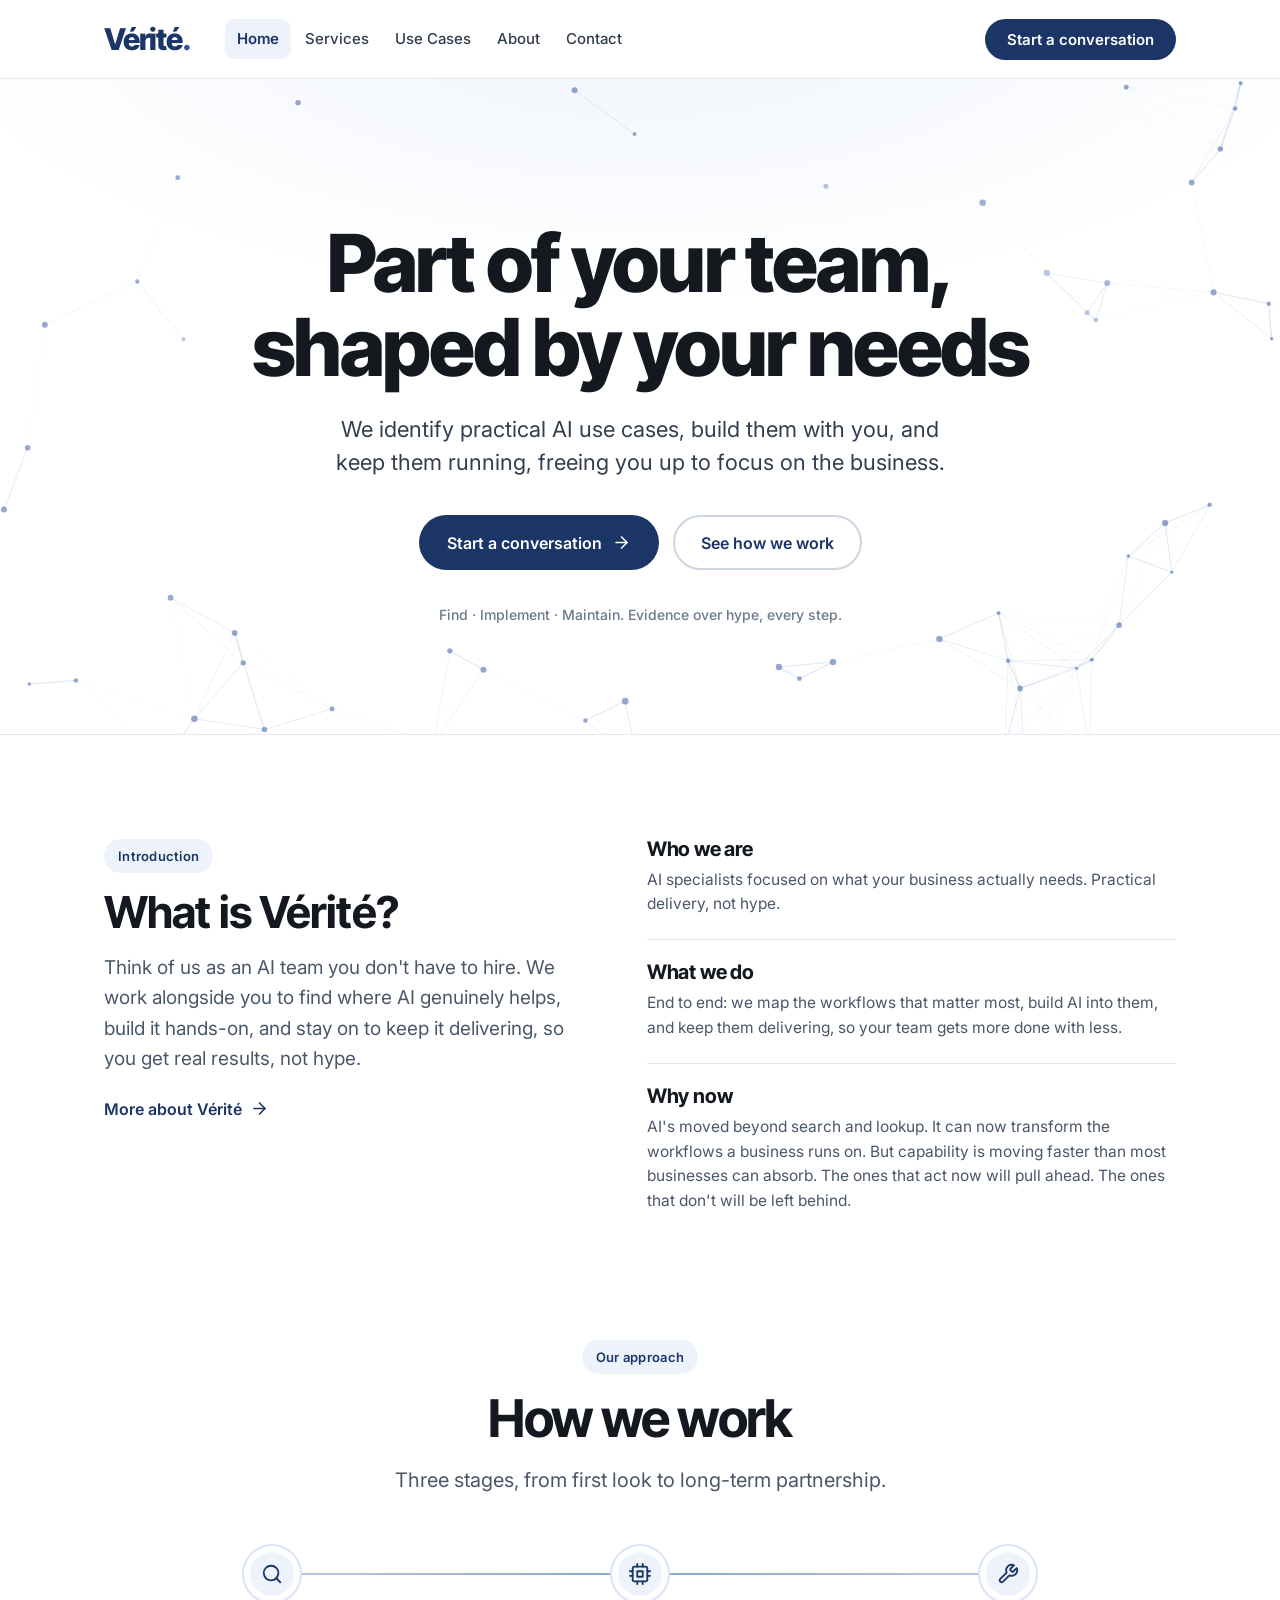
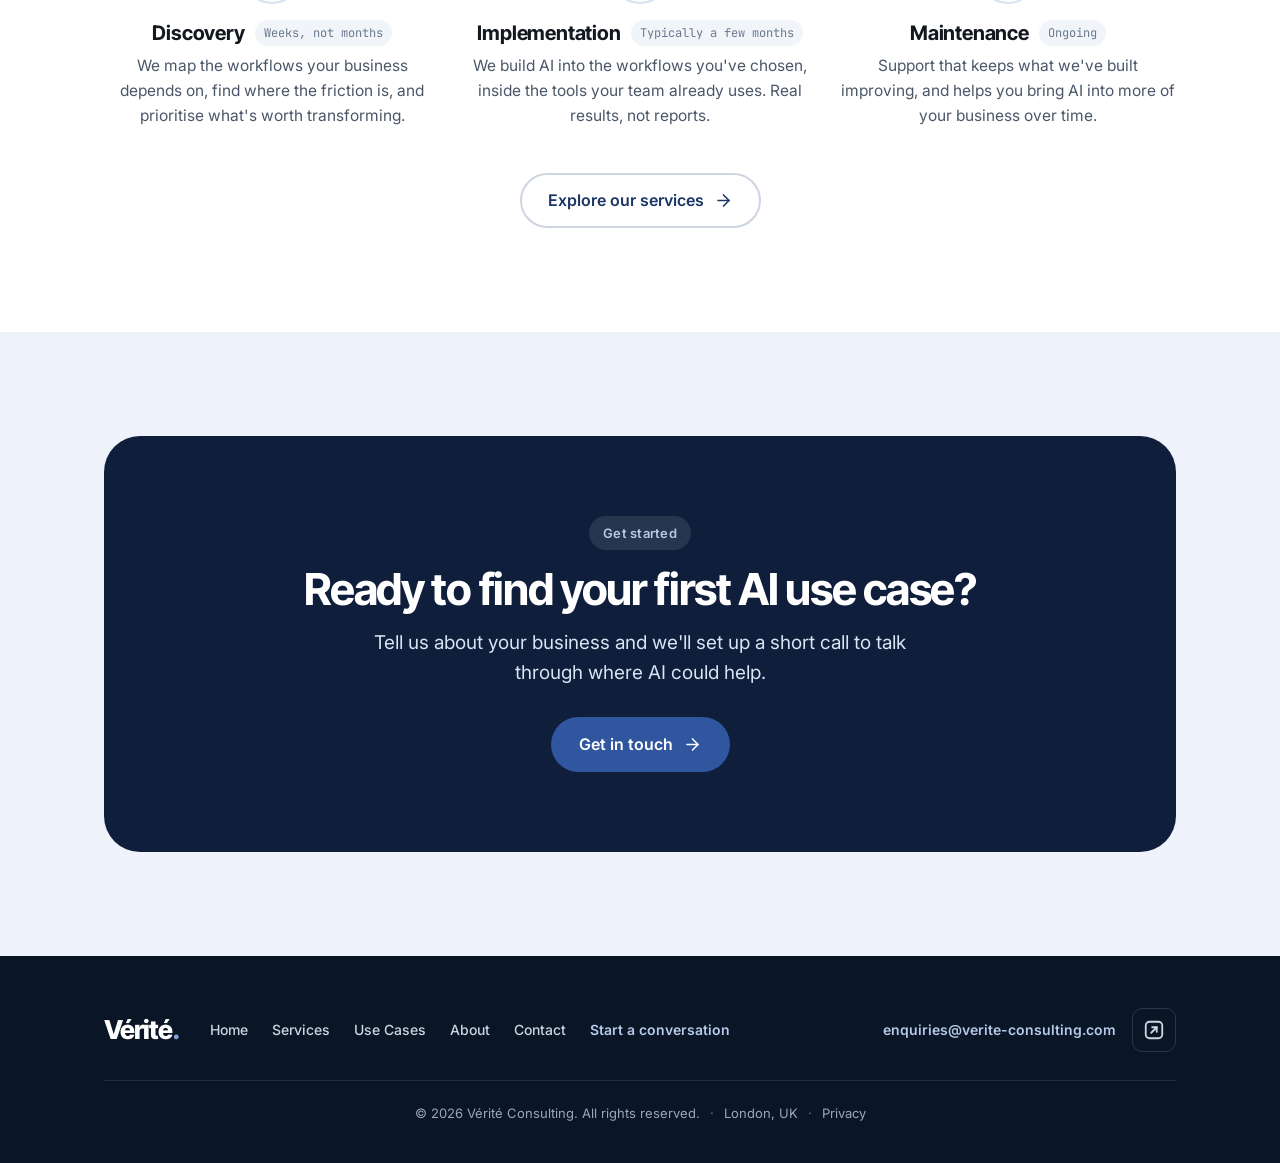
==== index.html @ 4ff78175 "Home: match the "How we work" one-liners to the Services page Bring the Discovery, Implementation an" ====
<!DOCTYPE html>
<html lang="en">
<head>
<meta charset="utf-8">
<meta name="viewport" content="width=device-width, initial-scale=1">
<title>Vérité | Part of your team, shaped by your needs</title>
<meta name="description" content="Vérité is a dedicated AI consultancy for small and mid-sized businesses. We identify practical AI use cases, build them with you, and keep them running." />
<link rel="canonical" href="https://verite-consulting.com/" />
<meta name="theme-color" content="#1A3566" />

<!-- Icons -->
<link rel="icon" href="/favicon.ico" sizes="any" />
<link rel="icon" href="/favicon.svg" type="image/svg+xml" />
<link rel="icon" type="image/png" sizes="96x96" href="/favicon-96x96.png" />
<link rel="apple-touch-icon" sizes="180x180" href="/apple-touch-icon.png" />
<link rel="manifest" href="/site.webmanifest" />

<!-- Open Graph (Facebook, LinkedIn, Slack, WhatsApp) -->
<meta property="og:type" content="website" />
<meta property="og:site_name" content="Vérité" />
<meta property="og:url" content="https://verite-consulting.com/" />
<meta property="og:title" content="Vérité | Part of your team, shaped by your needs" />
<meta property="og:description" content="Vérité is a dedicated AI consultancy for small and mid-sized businesses. We identify practical AI use cases, build them with you, and keep them running." />
<meta property="og:image" content="https://verite-consulting.com/og-image.png" />
<meta property="og:image:width" content="2400" />
<meta property="og:image:height" content="1260" />
<meta property="og:image:alt" content="Vérité, an AI consultancy. Part of your team, shaped by your needs." />
<meta property="og:locale" content="en_GB" />

<!-- Twitter / X -->
<meta name="twitter:card" content="summary_large_image" />
<meta name="twitter:title" content="Vérité | Part of your team, shaped by your needs" />
<meta name="twitter:description" content="Vérité is a dedicated AI consultancy for small and mid-sized businesses. We identify practical AI use cases, build them with you, and keep them running." />
<meta name="twitter:image" content="https://verite-consulting.com/og-image.png" />
<meta name="twitter:image:alt" content="Vérité, an AI consultancy. Part of your team, shaped by your needs." />

<script>document.documentElement.classList.add('js')</script>
<link rel="preconnect" href="https://fonts.googleapis.com">
<link rel="preconnect" href="https://fonts.gstatic.com" crossorigin>
<link rel="stylesheet" href="https://fonts.googleapis.com/css2?family=Inter:wght@400;500;600;700&family=Inter+Tight:wght@600;700;800&family=JetBrains+Mono:wght@500;600&display=swap">
<link rel="stylesheet" href="/assets/css/site.css?v=20261009a">
</head>
<body>
<header class="site"><div class="wrap bar">
  <a href="/" class="wordmark">Vérité<span class="dot">.</span></a>
  <nav class="top" aria-label="Primary">
    <a href="/" aria-current="page">Home</a><a href="/services/">Services</a><a href="/use-cases/">Use Cases</a><a href="/about/">About</a><a href="/contact/">Contact</a>
  </nav>
  <div class="cta"><a class="btn btn-primary btn-sm" href="/contact/">Start a conversation</a></div>
  <details class="menu">
    <summary aria-label="Open menu"><span class="menu__bars"></span></summary>
    <nav class="menu__nav" aria-label="Primary">
      <a href="/" aria-current="page">Home</a><a href="/services/">Services</a><a href="/use-cases/">Use Cases</a><a href="/about/">About</a><a href="/contact/">Contact</a>
      <a class="menu__cta" href="/contact/">Start a conversation</a>
    </nav>
  </details>
</div></header>

<main>
<!-- HERO -->
<section id="hero" class="hero">
  <canvas id="hero-net" class="hero-net" aria-hidden="true" style="position:absolute;top:0;left:0;width:100%;height:100%;z-index:0;pointer-events:none"></canvas>
  <div class="wrap" style="position:relative;z-index:1">
    <h1 class="reveal d1">Part of your team, shaped by your needs</h1>
    <p class="lede reveal d2">We identify practical AI use cases, build them with you, and keep them running, freeing you up to focus on the business.</p>
    <div class="cta-row reveal d3">
      <a class="btn btn-primary" href="/contact/">Start a conversation
        <svg width="19" height="19" viewBox="0 0 24 24" fill="none" stroke="currentColor" stroke-width="2" stroke-linecap="round" stroke-linejoin="round" aria-hidden="true"><line x1="5" y1="12" x2="19" y2="12"/><polyline points="12 5 19 12 12 19"/></svg></a>
      <a class="btn btn-ghost" href="/services/">See how we work</a>
    </div>
    <p class="trust reveal d3">Find · Implement · Maintain. Evidence over hype, every step.</p>
  </div>
</section>

<!-- INTRODUCTION (condensed; full version on /about/) -->
<section id="introduction" class="pad">
  <div class="wrap">
    <div class="split">
      <div class="split__intro reveal">
        <span class="eyebrow">Introduction</span>
        <h2>What is Vérité?</h2>
        <p>Think of us as an AI team you don't have to hire. We work alongside you to find where AI genuinely helps, build it hands-on, and stay on to keep it delivering, so you get real results, not hype.</p>
        <a class="more" href="/about/">More about Vérité <svg width="19" height="19" viewBox="0 0 24 24" fill="none" stroke="currentColor" stroke-width="2" stroke-linecap="round" stroke-linejoin="round" aria-hidden="true"><line x1="5" y1="12" x2="19" y2="12"/><polyline points="12 5 19 12 12 19"/></svg></a>
      </div>
      <div class="points reveal">
        <div class="point"><h3>Who we are</h3><p>AI specialists focused on what your business actually needs. Practical delivery, not hype.</p></div>
        <div class="point"><h3>What we do</h3><p>End to end: we map the workflows that matter most, build AI into them, and keep them delivering, so your team gets more done with less.</p></div>
        <div class="point"><h3>Why now</h3><p>AI's moved beyond search and lookup. It can now transform the workflows a business runs on. But capability is moving faster than most businesses can absorb. The ones that act now will pull ahead. The ones that don't will be left behind.</p></div>
      </div>
    </div>
  </div>
</section>

<!-- APPROACH (teaser; full version with outputs on /services/) -->
<section id="approach" class="pad" style="padding-top:0">
  <div class="wrap">
    <div class="head"><span class="eyebrow reveal">Our approach</span><h2 class="reveal">How we work</h2><p class="reveal">Three stages, from first look to long-term partnership.</p></div>
    <div class="timeline">
      <div class="phase reveal">
        <div class="phase__node"><svg width="22" height="22" viewBox="0 0 24 24" fill="none" stroke="currentColor" stroke-width="2" stroke-linecap="round" stroke-linejoin="round" aria-hidden="true"><circle cx="11" cy="11" r="8"/><line x1="21" y1="21" x2="16.65" y2="16.65"/></svg></div>
        <div class="phase__body">
          <div class="phase__meta"><h3>Discovery</h3><span class="chip">Weeks, not months</span></div>
          <p>We map the workflows your business depends on, find where the friction is, and prioritise what's worth transforming.</p>
        </div>
      </div>
      <div class="phase reveal">
        <div class="phase__node"><svg width="22" height="22" viewBox="0 0 24 24" fill="none" stroke="currentColor" stroke-width="2" stroke-linecap="round" stroke-linejoin="round" aria-hidden="true"><rect x="4" y="4" width="16" height="16" rx="2"/><rect x="9" y="9" width="6" height="6"/><line x1="9" y1="1" x2="9" y2="4"/><line x1="15" y1="1" x2="15" y2="4"/><line x1="9" y1="20" x2="9" y2="23"/><line x1="15" y1="20" x2="15" y2="23"/><line x1="20" y1="9" x2="23" y2="9"/><line x1="20" y1="14" x2="23" y2="14"/><line x1="1" y1="9" x2="4" y2="9"/><line x1="1" y1="14" x2="4" y2="14"/></svg></div>
        <div class="phase__body">
          <div class="phase__meta"><h3>Implementation</h3><span class="chip">Typically a few months</span></div>
          <p>We build AI into the workflows you've chosen, inside the tools your team already uses. Real results, not reports.</p>
        </div>
      </div>
      <div class="phase reveal">
        <div class="phase__node"><svg width="22" height="22" viewBox="0 0 24 24" fill="none" stroke="currentColor" stroke-width="2" stroke-linecap="round" stroke-linejoin="round" aria-hidden="true"><path d="M14.7 6.3a1 1 0 0 0 0 1.4l1.6 1.6a1 1 0 0 0 1.4 0l3.77-3.77a6 6 0 0 1-7.94 7.94l-6.91 6.91a2.12 2.12 0 0 1-3-3l6.91-6.91a6 6 0 0 1 7.94-7.94l-3.76 3.76z"/></svg></div>
        <div class="phase__body">
          <div class="phase__meta"><h3>Maintenance</h3><span class="chip">Ongoing</span></div>
          <p>Support that keeps what we've built improving, and helps you bring AI into more of your business over time.</p>
        </div>
      </div>
    </div>
    <div class="actions reveal"><a class="btn btn-ghost" href="/services/">Explore our services <svg width="19" height="19" viewBox="0 0 24 24" fill="none" stroke="currentColor" stroke-width="2" stroke-linecap="round" stroke-linejoin="round" aria-hidden="true"><line x1="5" y1="12" x2="19" y2="12"/><polyline points="12 5 19 12 12 19"/></svg></a></div>
  </div>
</section>

<!-- CTA -->
<section class="tint pad">
  <div class="wrap">
    <div class="cta-panel reveal">
      <span class="eyebrow">Get started</span>
      <h2 style="margin-top:16px">Ready to find your first AI use case?</h2>
      <p>Tell us about your business and we'll set up a short call to talk through where AI could help.</p>
      <a class="btn btn-accent" href="/contact/">Get in touch
        <svg width="19" height="19" viewBox="0 0 24 24" fill="none" stroke="currentColor" stroke-width="2" stroke-linecap="round" stroke-linejoin="round" aria-hidden="true"><line x1="5" y1="12" x2="19" y2="12"/><polyline points="12 5 19 12 12 19"/></svg></a>
    </div>
  </div>
</section>

</main>

<!-- FOOTER -->
<footer class="site">
  <div class="wrap footer-inner">
    <div class="footer-top">
      <div class="footer-left">
        <a href="/" class="wordmark">Vérité<span class="dot">.</span></a>
        <nav class="footer-nav" aria-label="Footer">
          <a href="/">Home</a>
          <a href="/services/">Services</a>
          <a href="/use-cases/">Use Cases</a>
          <a href="/about/">About</a>
          <a href="/contact/">Contact</a>
          <a class="footer-cta" href="/contact/">Start a conversation</a>
        </nav>
      </div>
      <div class="footer-right">
        <a class="footer-email" href="mailto:enquiries@verite-consulting.com">enquiries@verite-consulting.com</a>
        <a class="footer-social" href="https://www.linkedin.com/company/v%C3%A9rit%C3%A9-consulting/" target="_blank" rel="noopener noreferrer" aria-label="Vérité on LinkedIn">
          <!-- Neutral external-link icon (not the LinkedIn brand mark). Paste LinkedIn's official brand SVG here to use the exact logo. -->
          <svg width="22" height="22" viewBox="0 0 24 24" fill="none" stroke="currentColor" stroke-width="2" stroke-linecap="round" stroke-linejoin="round" aria-hidden="true"><rect x="3" y="3" width="18" height="18" rx="4"/><line x1="9" y1="15" x2="15" y2="9"/><polyline points="10 9 15 9 15 14"/></svg>
        </a>
      </div>
    </div>
    <div class="footer-bottom">
      <span>© <span id="footer-year">2026</span> Vérité Consulting. All rights reserved.</span>
      <span class="sep" aria-hidden="true">·</span>
      <span>London, UK</span>
      <span class="sep" aria-hidden="true">·</span>
      <a href="/privacy/">Privacy</a>
    </div>
  </div>
</footer>
<script src="/assets/js/site.js?v=20261008b"></script>
<script src="/assets/js/hero-net.js?v=20261008h"></script>
</body>
</html>
---- assets/css/site.css ----
/* Vérité site styles. Shared by every page; edit here, not in the pages. */
  :root{
    --blue-50:#EEF3FB;--blue-100:#D9E4F4;--blue-200:#B6C9E8;--blue-300:#84A2D4;--blue-400:#5077BC;
    --blue-500:#2F569E;--blue-600:#21427F;--blue-700:#1A3566;--blue-800:#142A51;--blue-900:#0F1F3B;--blue-950:#0A1526;
    --slate-0:#FFFFFF;--slate-50:#F8FAFC;--slate-100:#F1F4F8;--slate-200:#E4E9F0;--slate-300:#CDD5E0;
    --slate-400:#9AA7B8;--slate-500:#6B7A8F;--slate-600:#4A5768;--slate-700:#333E4D;--slate-900:#141920;
    --brand:var(--blue-700);--brand-strong:var(--blue-800);--accent:var(--blue-500);--accent-hover:var(--blue-600);
    --text-strong:var(--slate-900);--text-body:var(--slate-700);--text-muted:var(--slate-600);
    --font-sans:'Inter',system-ui,-apple-system,'Segoe UI',sans-serif;
    --font-display:'Inter Tight','Inter',system-ui,sans-serif;
    --font-mono:'JetBrains Mono',ui-monospace,'SF Mono',Menlo,monospace;
    --r-card:24px;--r-pill:999px;--r-chip:12px;
    --shadow-sm:0 1px 3px rgba(15,31,59,.08),0 1px 2px rgba(15,31,59,.04);
    --shadow-lift:0 18px 40px rgba(15,31,59,.10),0 6px 14px rgba(15,31,59,.06);
    --maxw:1120px;--ease:cubic-bezier(.2,0,.1,1);--ease-emph:cubic-bezier(.16,1,.3,1);
  }
  *{box-sizing:border-box}
  html{scroll-behavior:smooth}
  body{margin:0;background:var(--slate-0);color:var(--text-body);font-family:var(--font-sans);line-height:1.55;-webkit-font-smoothing:antialiased}
  h1,h2,h3{margin:0;font-family:var(--font-display);color:var(--text-strong);letter-spacing:-0.03em;line-height:1.05}
  p{margin:0}
  a{color:var(--accent)}
  .wrap{max-width:var(--maxw);margin:0 auto;padding:0 24px}
  .eyebrow{display:inline-flex;align-items:center;gap:8px;font-size:13px;font-weight:600;letter-spacing:.02em;color:var(--brand);background:var(--blue-50);border-radius:var(--r-pill);padding:7px 14px}
  .constellation{position:absolute;pointer-events:none;z-index:0}
  .constellation svg{width:100%;height:100%;display:block}

  /* Pill buttons */
  .btn{display:inline-flex;align-items:center;gap:10px;font-family:var(--font-sans);font-weight:600;font-size:16px;line-height:1;border-radius:var(--r-pill);padding:16px 26px;border:2px solid transparent;cursor:pointer;text-decoration:none;transition:transform .12s var(--ease),background .12s var(--ease),box-shadow .12s var(--ease),border-color .12s var(--ease)}
  .btn svg{flex:none}
  .btn-primary{background:var(--brand);color:#fff}
  .btn-primary:hover{background:var(--brand-strong);transform:translateY(-2px);box-shadow:var(--shadow-lift)}
  .btn-ghost{background:#fff;color:var(--brand);border-color:var(--slate-300)}
  .btn-ghost:hover{background:var(--slate-50);transform:translateY(-2px)}
  .btn-accent{background:var(--accent);color:#fff}
  .btn-accent:hover{background:var(--accent-hover);transform:translateY(-2px);box-shadow:var(--shadow-lift)}
  .btn:focus-visible{outline:none;box-shadow:0 0 0 3px rgba(47,86,158,.4)}
  .btn-sm{padding:11px 20px;font-size:15px}

  header.site{position:sticky;top:0;z-index:50;background:rgba(255,255,255,.86);backdrop-filter:blur(12px);-webkit-backdrop-filter:blur(12px);border-bottom:1px solid var(--slate-200)}
  .bar{display:flex;align-items:center;gap:20px;height:78px}
  .wordmark{font-family:var(--font-display);font-weight:800;font-size:30px;letter-spacing:-0.04em;color:var(--brand);text-decoration:none}
  .wordmark .dot{color:var(--accent)}
  nav.top{display:flex;gap:2px;margin-left:14px}
  nav.top a{font-size:15px;font-weight:500;color:var(--text-body);padding:8px 12px;border-radius:10px;text-decoration:none}
  nav.top a:hover{background:var(--slate-100);color:var(--text-strong)}
  .bar .cta{margin-left:auto}

  section{position:relative;overflow:hidden}
  .tint{background:var(--blue-50)}
  .sunken{background:var(--slate-50)}
  .pad{padding:104px 0}
  .head{max-width:720px;margin:0 auto 56px;text-align:center}
  .head h2{font-size:52px;margin-top:18px}
  .head p{font-size:20px;color:var(--text-muted);margin-top:18px;line-height:1.55}

  /* Hero */
  .hero{padding:120px 0 108px;text-align:center;background:radial-gradient(1200px 500px at 50% -12%, var(--blue-50), #fff 60%);border-bottom:1px solid var(--slate-200)}
  .hero h1{font-size:80px;font-weight:800;max-width:15ch;margin:22px auto 0}
  .hero .lede{font-size:22px;color:var(--text-body);max-width:640px;margin:24px auto 0;line-height:1.5}
  .hero .cta-row{display:flex;gap:14px;justify-content:center;margin-top:36px;flex-wrap:wrap}
  .hero .trust{margin-top:34px;font-size:14px;color:var(--slate-500);font-weight:500}

  .grid{display:grid;gap:24px}
  .g3{grid-template-columns:repeat(3,1fr)}
  .g2{grid-template-columns:repeat(2,1fr)}
  .grid>*{min-width:0}

  .card{display:flex;flex-direction:column;background:#fff;border:1px solid var(--slate-200);border-radius:var(--r-card);padding:34px;box-shadow:var(--shadow-sm);transition:transform .2s var(--ease),box-shadow .2s var(--ease)}
  .card.hoverable:hover{transform:translateY(-4px);box-shadow:var(--shadow-lift)}
  .tile{width:56px;height:56px;border-radius:16px;background:var(--blue-50);color:var(--brand);display:flex;align-items:center;justify-content:center;margin-bottom:22px}
  .num{width:44px;height:44px;border-radius:14px;background:var(--blue-50);color:var(--brand);font-family:var(--font-mono);font-weight:600;font-size:17px;display:flex;align-items:center;justify-content:center;margin-bottom:22px}
  .card h3{font-size:22px;letter-spacing:-0.02em}
  .card p{margin-top:10px;font-size:15.5px;color:var(--text-muted);line-height:1.6}
  .chip{font-family:var(--font-mono);font-size:12px;color:var(--slate-500);background:var(--slate-100);padding:4px 9px;border-radius:var(--r-pill);white-space:nowrap}
  .out{margin-top:auto;padding-top:16px;border-top:1px dashed var(--slate-300);font-size:14.5px;color:var(--text-muted)}
  .out b{color:var(--text-strong)}
  .badge{align-self:flex-start;display:inline-flex;align-items:center;font-size:12.5px;font-weight:600;color:var(--blue-700);background:var(--blue-50);border-radius:var(--r-pill);padding:5px 12px}
  .stat{margin-top:auto;padding-top:16px;font-family:var(--font-mono);font-size:13px;color:var(--brand);font-weight:600}

  /* Dark rounded color-block (Opportunity) */
  .darkblock{background:var(--blue-900);color:#fff;border-radius:36px;padding:80px 56px;position:relative;overflow:hidden}
  .darkblock .head h2{color:#fff}
  .darkblock .eyebrow{background:rgba(255,255,255,.08);color:var(--blue-200)}
  .ocard{background:rgba(255,255,255,.05);border:1px solid rgba(255,255,255,.14);border-radius:20px;padding:30px}
  .ocard .tile{background:rgba(255,255,255,.10);color:var(--blue-200)}
  .ocard h3{color:#fff;font-size:20px}
  .ocard p{margin-top:10px;color:var(--slate-300);font-size:15px;line-height:1.6}
  .pull{margin-top:44px;padding-top:28px;border-top:1px solid rgba(255,255,255,.14);text-align:center}
  .pull p{font-family:var(--font-display);font-weight:700;font-size:26px;letter-spacing:-0.02em;max-width:720px;margin:0 auto;line-height:1.35;color:rgba(255,255,255,.94)}

  /* Team */
  .person{text-align:center;align-items:center}
  .person img{width:136px;height:136px;border-radius:var(--r-pill);object-fit:cover;align-self:center;border:3px solid #fff;box-shadow:var(--shadow-lift);margin-bottom:20px}
  .person h3{font-size:24px}
  .role{margin:8px 0 14px;font-size:13px;font-weight:600;text-transform:uppercase;letter-spacing:.06em;color:var(--accent)}

  /* Experience logo strip (founders' background): static row under the hero CTAs */
  .hero-logos{margin-top:52px}
  .logo-cap{font-size:13px;font-weight:600;text-transform:uppercase;letter-spacing:.08em;color:var(--slate-600);margin-bottom:22px}
  .logo-row{display:flex;flex-wrap:wrap;justify-content:center;align-items:center;gap:30px 46px;max-width:1040px;margin:0 auto}
  .logo{height:28px;width:auto;max-width:130px;object-fit:contain;filter:grayscale(1);opacity:.7;transition:opacity .2s var(--ease)}
  .logo:hover{opacity:1}

  /* Introduction: two-column split */
  .split{display:grid;grid-template-columns:.95fr 1.05fr;gap:64px;align-items:start}
  .split__intro h2{font-family:var(--font-display);font-size:44px;letter-spacing:-.02em;line-height:1.05;color:var(--text-strong);margin:16px 0 0}
  .split__intro p{margin-top:18px;font-size:19px;color:var(--text-muted);line-height:1.6}
  .points{display:flex;flex-direction:column}
  .point{padding:22px 0;border-top:1px solid var(--slate-200)}
  .point:first-child{border-top:0;padding-top:0}
  .point h3{font-family:var(--font-display);font-size:20px;letter-spacing:-.01em;color:var(--text-strong)}
  .point p{margin-top:8px;font-size:15.5px;color:var(--text-muted);line-height:1.6}

  /* Approach: horizontal timeline (collapses to vertical on mobile) */
  .timeline{position:relative;display:grid;grid-template-columns:repeat(3,1fr);gap:32px;margin-top:40px}
  .timeline::before{content:"";position:absolute;top:21px;left:16.66%;right:16.66%;height:2px;background:linear-gradient(90deg,var(--blue-200),var(--blue-300),var(--blue-200));z-index:0}
  .phase{position:relative;z-index:1;display:flex;flex-direction:column;align-items:center;text-align:center}
  .phase__node{width:44px;height:44px;border-radius:var(--r-pill);background:var(--blue-50);color:var(--brand);display:flex;align-items:center;justify-content:center;box-shadow:0 0 0 6px #fff,0 0 0 8px var(--blue-100);margin-bottom:24px;flex:none}
  .phase__meta{display:flex;align-items:center;justify-content:center;gap:10px;margin-bottom:8px}
  .phase__meta h3{font-family:var(--font-display);font-size:20px;letter-spacing:-.01em;color:var(--text-strong)}
  .phase__body{display:flex;flex-direction:column;flex:1;width:100%}
  .phase__body p{font-size:15.5px;color:var(--text-muted);line-height:1.6;max-width:34ch;margin:0 auto;padding-bottom:16px}
  .phase__body p:last-child{padding-bottom:0}
  .phase .out{margin-top:auto;padding-top:14px;border-top:1px dashed var(--slate-300);font-size:14.5px;color:var(--text-muted)}
  .phase .out b{color:var(--text-strong)}

  /* Experience: featured case + supporting cases; outcome is the lead line */
  .cases{display:flex;flex-direction:column;gap:24px;margin-top:40px}
  .cases__row{display:grid;grid-template-columns:1fr 1fr;gap:24px}
  .case{display:flex;flex-direction:column}
  .case .badge{margin-top:16px}
  .case h3{font-family:var(--font-display);font-size:22px;letter-spacing:-.01em;color:var(--text-strong);margin-top:12px}
  .case__desc{margin-top:12px;font-size:15.5px;color:var(--text-muted);line-height:1.6}
  .outcome{font-family:var(--font-sans);font-weight:700;font-size:19px;line-height:1.3;letter-spacing:-.01em;color:var(--accent);margin:0}
  .case--feature{display:grid;grid-template-columns:1.15fr 1fr;gap:40px;align-items:center;padding:44px}
  .case--feature .outcome{font-size:27px}
  .case--feature h3{font-size:26px}
  .case--feature .case__desc{margin-top:0}

  /* CTA */
  .cta-panel{position:relative;overflow:hidden;background:var(--blue-900);border-radius:36px;padding:80px 40px;text-align:center}
  .cta-panel h2{color:#fff;font-size:44px}
  .cta-panel .eyebrow{background:rgba(255,255,255,.10);color:var(--blue-200)}
  .cta-panel p{color:var(--blue-100);font-size:19px;max-width:560px;margin:16px auto 30px;line-height:1.55;overflow-wrap:anywhere}
  .cta-panel p a{color:#fff;font-weight:600}

  footer.site{background:var(--blue-950);padding:52px 0 40px;position:relative;overflow:hidden}
  .footer-inner{display:flex;flex-direction:column;gap:28px}
  .footer-top{display:flex;align-items:center;justify-content:space-between;gap:24px 32px;flex-wrap:nowrap}
  .footer-left{display:flex;align-items:center;gap:16px 20px;flex-wrap:wrap;flex:1 1 auto;min-width:0}
  footer .wordmark{color:#fff;font-size:26px}
  footer .wordmark .dot{color:var(--blue-300)}
  .footer-nav{display:flex;align-items:center;gap:4px;flex-wrap:wrap}
  .footer-nav a{color:var(--slate-300);font-size:14px;font-weight:500;text-decoration:none;line-height:1;display:inline-flex;align-items:center;min-height:44px;padding:0 10px;border-radius:8px}
  .footer-nav a:hover{color:#fff}
  .footer-nav a.footer-cta{color:var(--blue-200);font-weight:600}
  .footer-nav a.footer-cta:hover{color:#fff}
  .footer-right{display:flex;align-items:center;gap:16px;flex:0 0 auto}
  .footer-email{color:var(--blue-200);font-size:14px;font-weight:600;text-decoration:none;display:inline-flex;align-items:center;min-height:44px}
  .footer-email:hover{color:#fff;text-decoration:underline}
  .footer-social{display:inline-flex;align-items:center;justify-content:center;width:44px;height:44px;border-radius:10px;color:var(--slate-300);border:1px solid rgba(255,255,255,.14)}
  .footer-social:hover{color:#fff;background:rgba(255,255,255,.08);border-color:rgba(255,255,255,.30)}
  .footer-bottom{display:flex;align-items:center;justify-content:center;gap:10px;flex-wrap:wrap;padding-top:22px;border-top:1px solid rgba(255,255,255,.10);color:var(--slate-400);font-size:13px}
  .footer-bottom a{color:var(--slate-400);text-decoration:none}
  .footer-bottom a:hover{color:#fff;text-decoration:underline}
  .footer-bottom .sep{color:var(--slate-500)}
  footer.site a:focus-visible{outline:none;box-shadow:0 0 0 3px rgba(132,162,212,.65);border-radius:8px}
  @media(max-width:640px){
    .footer-top{flex-direction:column;align-items:center;text-align:center;gap:20px}
    .footer-left{flex-direction:column;align-items:center;gap:14px}
    .footer-nav{justify-content:center}
    .footer-right{flex-direction:column;gap:12px}
    .footer-bottom{flex-direction:column;gap:8px}
    .footer-bottom .sep{display:none}
  }

  /* Motion: reveal on scroll */
  .js .reveal{opacity:0;transform:translateY(16px);transition:opacity .5s var(--ease-emph),transform .5s var(--ease-emph)}
  .js .reveal.in{opacity:1;transform:none}
  /* stagger removed: a row's cards appear together, so none lags behind */
  /* Gentle drift for hero constellations */
  @keyframes floaty{0%,100%{transform:translateY(0) rotate(var(--rot,0deg))}50%{transform:translateY(-12px) rotate(var(--rot,0deg))}}
  .float{animation:floaty 9s ease-in-out infinite}

  @media(max-width:900px){.g3,.g2{grid-template-columns:1fr}.head h2{font-size:38px}.hero h1{font-size:52px}.darkblock{padding:56px 26px;border-radius:28px}.cta-panel{padding:56px 24px}.cta-panel h2{font-size:32px}nav.top{display:none}}
  @media(max-width:768px){
    .split{grid-template-columns:1fr;gap:32px}
    .split__intro h2{font-size:34px}
    .case--feature{grid-template-columns:1fr;gap:20px;padding:32px}
    .case--feature .outcome{font-size:24px}
    .case--feature h3{font-size:24px}
    .cases__row{grid-template-columns:1fr}
  }
  @media(max-width:640px){
    .timeline{grid-template-columns:1fr;gap:0;margin-top:28px}
    .timeline::before{top:8px;bottom:8px;left:21px;right:auto;width:2px;height:auto;background:var(--blue-200)}
    .phase{flex-direction:row;align-items:flex-start;text-align:left;gap:20px;padding-bottom:34px}
    .phase:last-child{padding-bottom:0}
    .phase__node{margin-bottom:0;box-shadow:0 0 0 4px #fff}
    .phase__meta{justify-content:flex-start}
    .phase__body{flex:1}
    .phase__body p{max-width:none;margin:0}
    .phase .out{text-align:left}
  }
  @media(max-width:600px){.hero h1{font-size:40px}.head h2{font-size:30px}.split__intro h2{font-size:30px}.pad{padding:72px 0}.logo{height:24px}.logo-row{gap:24px 34px}}
  @media(prefers-reduced-motion:reduce){
    *{scroll-behavior:auto}
    .js .reveal{opacity:1!important;transform:none!important;transition:none!important}
    .float{animation:none!important}
    .btn,.card{transition:none!important}
  }

  /* Privacy policy content */
  .policy{max-width:760px;margin:0 auto}
  .policy h1{margin:16px 0 0;font-family:var(--font-display);font-size:44px;letter-spacing:-.02em;line-height:1.1;color:var(--text-strong)}
  .policy .updated{margin-top:16px;font-size:14px;font-weight:600;color:var(--text-muted);font-family:var(--font-mono)}
  .policy .lead{margin-top:22px;font-size:19px;color:var(--text-body);line-height:1.65}
  .policy .sec{padding:34px 0;border-top:1px solid var(--slate-200)}
  .policy .sec h2{font-family:var(--font-display);font-size:24px;letter-spacing:-.02em;line-height:1.2;color:var(--text-strong)}
  .policy .sec p{margin-top:14px;font-size:16px;color:var(--text-body);line-height:1.65}
  .policy .sec ul{margin:16px 0 0;padding-left:22px}
  .policy .sec li{margin-top:10px;font-size:16px;color:var(--text-body);line-height:1.6}
  .policy .sec li::marker{color:var(--slate-400)}
  .policy .sec a{color:var(--accent);font-weight:500}
  .policy .sec strong{color:var(--text-strong);font-weight:600}
  .policy .contact{font-size:16px;line-height:1.9}
  /* Policy tables */
  .policy .tbl-wrap{margin-top:20px;overflow-x:auto;border:1px solid var(--slate-200);border-radius:16px;-webkit-overflow-scrolling:touch}
  .policy table{width:100%;border-collapse:collapse;font-size:15px;min-width:480px}
  .policy th{text-align:left;font-family:var(--font-sans);font-weight:600;color:var(--text-strong);background:var(--slate-50);padding:14px 18px;border-bottom:1px solid var(--slate-200);line-height:1.4}
  .policy td{padding:14px 18px;border-bottom:1px solid var(--slate-200);color:var(--text-body);vertical-align:top;line-height:1.5}
  .policy tbody tr:last-child td{border-bottom:0}
  .policy th+th,.policy td+td{border-left:1px solid var(--slate-200)}
  @media(max-width:600px){
    .policy h1{font-size:32px}
    .policy .lead{font-size:17px}
    .policy .sec h2{font-size:21px}
  }

  /* ---- Multi-page additions (same tokens; no changes to existing rules) ---- */
  /* Active nav state */
  nav.top a[aria-current="page"]{color:var(--brand);background:var(--blue-50);font-weight:600}
  /* Mobile nav: CSS-only <details> disclosure (works with JavaScript disabled) */
  .menu{display:none;position:relative;margin-left:12px}
  .menu summary{list-style:none;cursor:pointer;width:44px;height:44px;border-radius:10px;display:flex;align-items:center;justify-content:center;border:1px solid var(--slate-300);background:#fff}
  .menu summary::-webkit-details-marker{display:none}
  .menu summary:focus-visible{outline:none;box-shadow:0 0 0 3px rgba(47,86,158,.4)}
  .menu__bars{position:relative;width:18px;height:2px;background:var(--brand);border-radius:2px}
  .menu__bars::before,.menu__bars::after{content:"";position:absolute;left:0;width:18px;height:2px;background:var(--brand);border-radius:2px}
  .menu__bars::before{top:-6px}
  .menu__bars::after{top:6px}
  .menu[open] summary{background:var(--slate-100)}
  .menu__nav{position:absolute;right:0;top:calc(100% + 10px);min-width:230px;background:#fff;border:1px solid var(--slate-200);border-radius:16px;box-shadow:var(--shadow-lift);padding:10px;display:flex;flex-direction:column;gap:2px;z-index:60}
  .menu__nav a{font-size:15px;font-weight:500;color:var(--text-body);padding:0 14px;border-radius:10px;text-decoration:none;min-height:44px;display:flex;align-items:center}
  .menu__nav a:hover{background:var(--slate-100);color:var(--text-strong)}
  .menu__nav a[aria-current="page"]{color:var(--brand);background:var(--blue-50);font-weight:600}
  .menu__nav a.menu__cta{color:#fff;background:var(--brand);justify-content:center;margin-top:6px;font-weight:600}
  .menu__nav a.menu__cta:hover{background:var(--brand-strong);color:#fff}
  @media(max-width:900px){.menu{display:block}}
  @media(max-width:560px){.bar .cta{display:none}.menu{margin-left:auto}}
  /* Inner-page intro: same gradient and type as the hero */
  .page-hero{padding:96px 0 72px;text-align:center;background:radial-gradient(1200px 500px at 50% -12%, var(--blue-50), #fff 60%);border-bottom:1px solid var(--slate-200)}
  .page-hero .head{margin-bottom:0}
  .head h1{font-size:52px;margin-top:18px}
  .split__intro h1{font-family:var(--font-display);font-size:44px;letter-spacing:-.02em;line-height:1.05;color:var(--text-strong);margin:16px 0 0}
  /* Centred action row outside the hero */
  .actions{display:flex;gap:14px;justify-content:center;flex-wrap:wrap;margin-top:44px}
  .more{display:inline-flex;align-items:center;gap:8px;margin-top:22px;font-weight:600;color:var(--brand);text-decoration:none}
  .more:hover{text-decoration:underline}
  /* Logo strip when used outside the hero */
  .logos{text-align:center}
  /* Contact: enquiry form card */
  .form-card{max-width:760px;margin:0 auto}
  .form-card h2{font-size:28px}
  .form-card>p{margin-top:12px;font-size:16px;color:var(--text-muted);line-height:1.6}
  .form-embed{margin-top:24px;border:1px solid var(--slate-200);border-radius:16px;overflow:hidden;background:#fff}
  .form-embed iframe{display:block;width:100%;border:0}
  .form-note{margin-top:14px;font-size:14px;color:var(--text-muted)}
  .contact-actions{margin-top:30px}
  @media(max-width:900px){.head h1{font-size:38px}}
  @media(max-width:768px){.split__intro h1{font-size:34px}}
  @media(max-width:600px){.head h1{font-size:30px}.split__intro h1{font-size:30px}.page-hero{padding:64px 0 48px}}
  /* Home hero: interactive neural-net canvas sits behind the hero text */
  .hero-net{position:absolute;inset:0;width:100%;height:100%;display:block;z-index:0;pointer-events:none}
  /* Contact: native enquiry form */
  .enquiry-form{margin-top:24px;display:grid;gap:18px}
  .enquiry-form .row{display:grid;grid-template-columns:1fr 1fr;gap:18px}
  .field{display:flex;flex-direction:column;gap:8px;min-width:0}
  .field label{font-size:14px;font-weight:600;color:var(--text-strong)}
  .field .opt{font-weight:500;color:var(--text-muted)}
  .field input,.field textarea{font:inherit;font-size:16px;color:var(--text-body);background:#fff;border:1px solid var(--slate-300);border-radius:14px;padding:14px 16px;width:100%;transition:border-color .12s var(--ease),box-shadow .12s var(--ease)}
  .field input:focus,.field textarea:focus{outline:none;border-color:var(--accent);box-shadow:0 0 0 3px rgba(47,86,158,.25)}
  .field textarea{resize:vertical;min-height:150px}
  .field select{font:inherit;font-size:16px;color:var(--text-body);background:#fff;border:1px solid var(--slate-300);border-radius:14px;padding:14px 44px 14px 16px;width:100%;appearance:none;-webkit-appearance:none;background-image:url("data:image/svg+xml;utf8,<svg xmlns='http://www.w3.org/2000/svg' width='16' height='16' viewBox='0 0 24 24' fill='none' stroke='%234A5768' stroke-width='2' stroke-linecap='round' stroke-linejoin='round'><polyline points='6 9 12 15 18 9'/></svg>");background-repeat:no-repeat;background-position:right 16px center;transition:border-color .12s var(--ease),box-shadow .12s var(--ease)}
  .field select:focus{outline:none;border-color:var(--accent);box-shadow:0 0 0 3px rgba(47,86,158,.25)}
  .field select:invalid{color:var(--slate-500)}
  .field input::placeholder,.field textarea::placeholder{color:var(--slate-400)}
  .choices-field{border:0;padding:0;margin:0}
  .choices-field legend{font-size:14px;font-weight:600;color:var(--text-strong);padding:0;margin-bottom:8px}
  .choices{display:flex;flex-wrap:wrap;gap:10px}
  .choice{position:relative;cursor:pointer}
  .choice input{position:absolute;opacity:0;width:1px;height:1px;margin:0}
  .choice span{display:inline-flex;align-items:center;min-height:44px;padding:0 16px;border:1px solid var(--slate-300);border-radius:var(--r-pill);font-size:15px;font-weight:500;color:var(--text-body);background:#fff;transition:border-color .12s var(--ease),background .12s var(--ease)}
  .choice:hover span{border-color:var(--slate-400)}
  .choice input:checked+span{border-color:var(--accent);background:var(--blue-50);color:var(--brand);font-weight:600}
  .choice input:focus-visible+span{box-shadow:0 0 0 3px rgba(47,86,158,.25)}
  .form-privacy{font-size:14px;color:var(--text-muted)}
  .enquiry-form .btn{justify-self:start}
  .hp{display:none}
  @media(max-width:600px){.enquiry-form .row{grid-template-columns:1fr}}
  /* Services: stage detail cards under the timeline */
  .stages{display:grid;gap:24px;max-width:880px;margin:0 auto}
  .stage__meta{display:flex;align-items:center;gap:12px;flex-wrap:wrap;margin-bottom:4px}
  .stage__meta h3{font-size:24px}
  .stage .point:first-child{padding-top:18px}
  .stage .point h4{margin:0;font-family:var(--font-display);font-size:16px;letter-spacing:-.01em;line-height:1.3;color:var(--text-strong)}
  .stage .point p{margin-top:6px;font-size:15.5px;color:var(--text-muted);line-height:1.6}
  .phase__meta{flex-wrap:wrap}
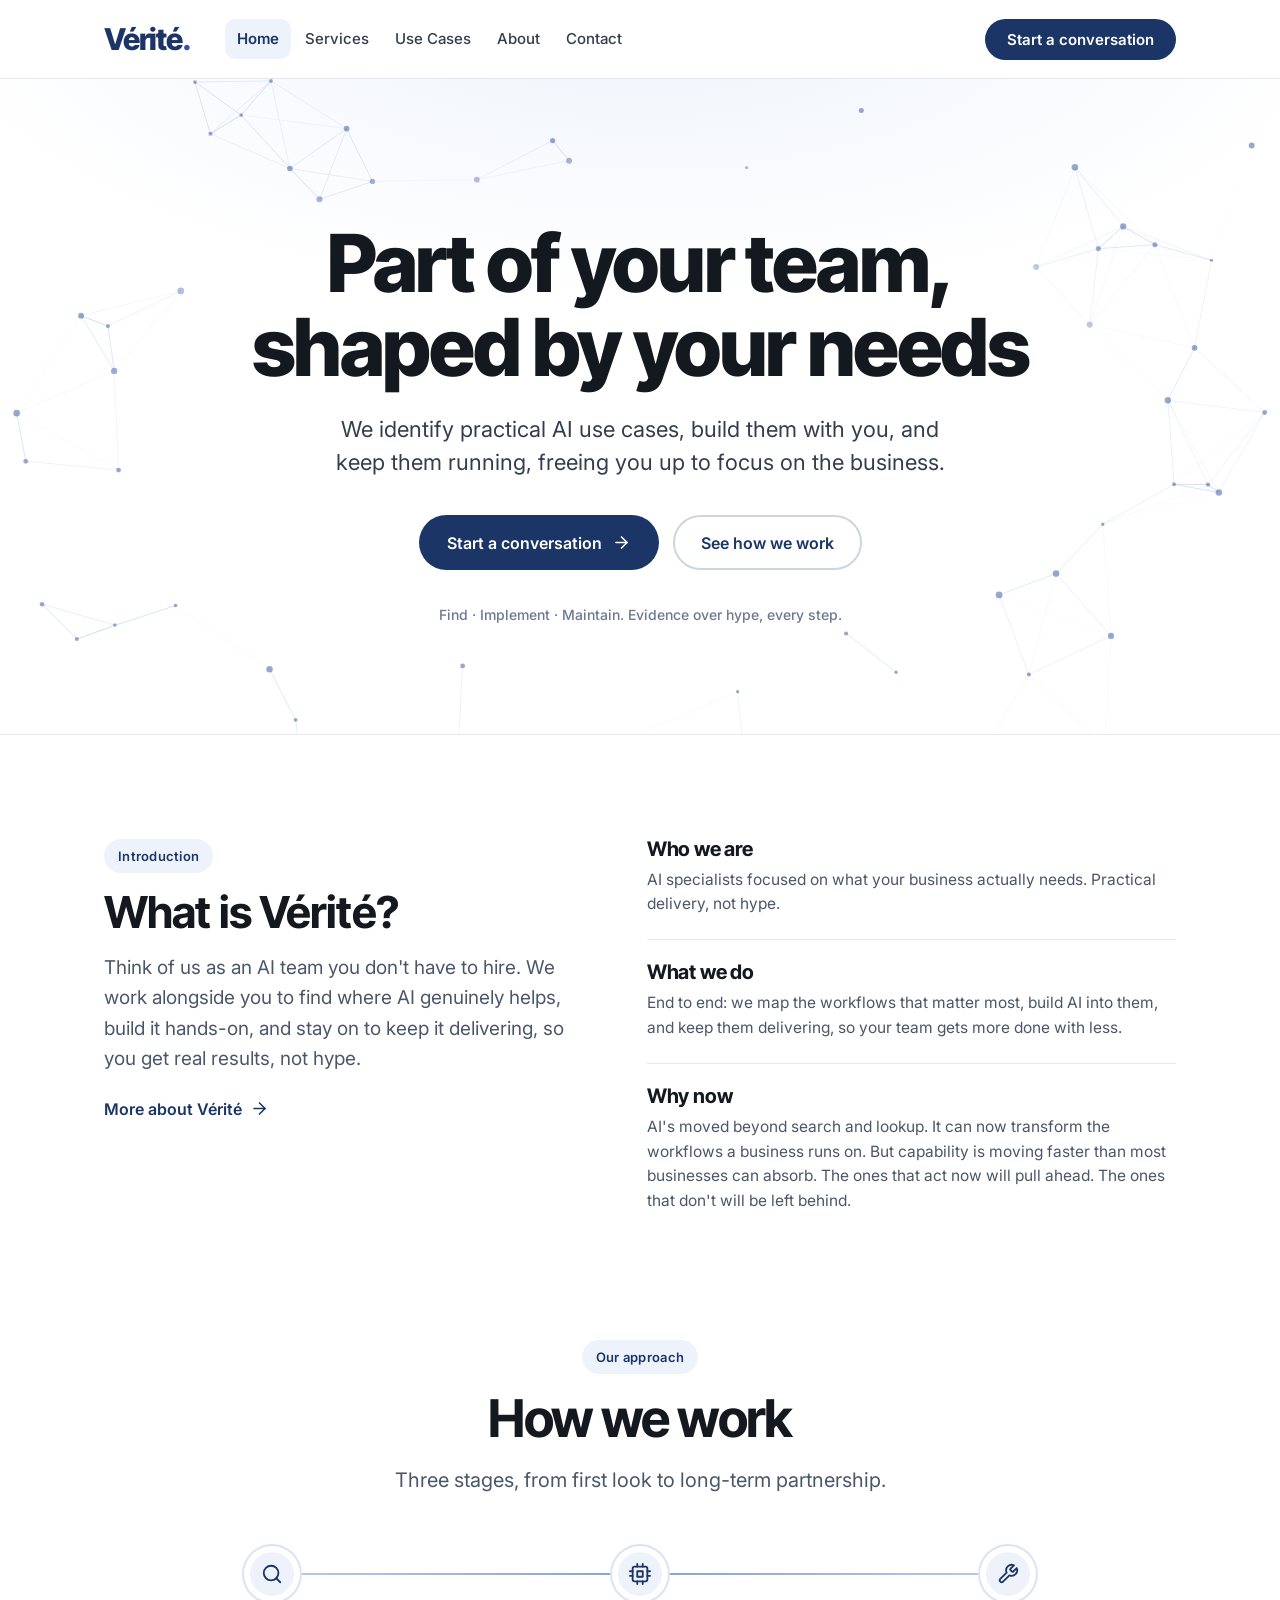
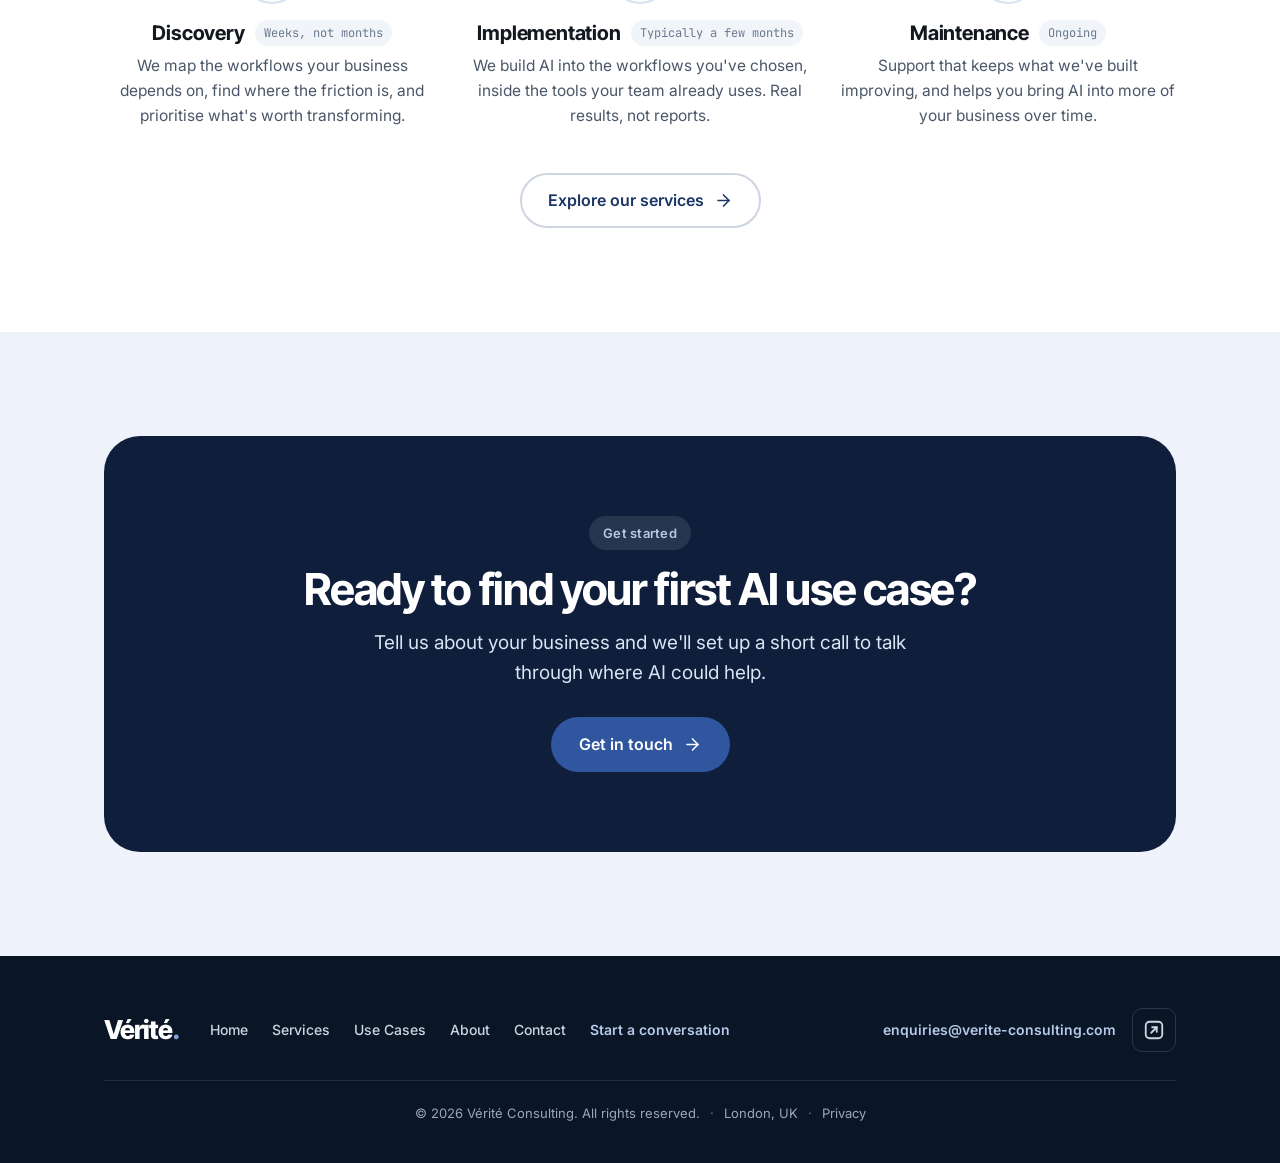
==== commit 67675526: "Replace the favicon set with the navy "V." on a light background Regenerate every icon the site ship" ====
--- a/index.html
+++ b/index.html
@@ -9,11 +9,11 @@
 <meta name="theme-color" content="#1A3566" />
 
 <!-- Icons -->
-<link rel="icon" href="/favicon.ico" sizes="any" />
-<link rel="icon" href="/favicon.svg" type="image/svg+xml" />
-<link rel="icon" type="image/png" sizes="96x96" href="/favicon-96x96.png" />
-<link rel="apple-touch-icon" sizes="180x180" href="/apple-touch-icon.png" />
-<link rel="manifest" href="/site.webmanifest" />
+<link rel="icon" href="/favicon.ico?v=20261009" sizes="any" />
+<link rel="icon" href="/favicon.svg?v=20261009" type="image/svg+xml" />
+<link rel="icon" type="image/png" sizes="96x96" href="/favicon-96x96.png?v=20261009" />
+<link rel="apple-touch-icon" sizes="180x180" href="/apple-touch-icon.png?v=20261009" />
+<link rel="manifest" href="/site.webmanifest?v=20261009" />
 
 <!-- Open Graph (Facebook, LinkedIn, Slack, WhatsApp) -->
 <meta property="og:type" content="website" />
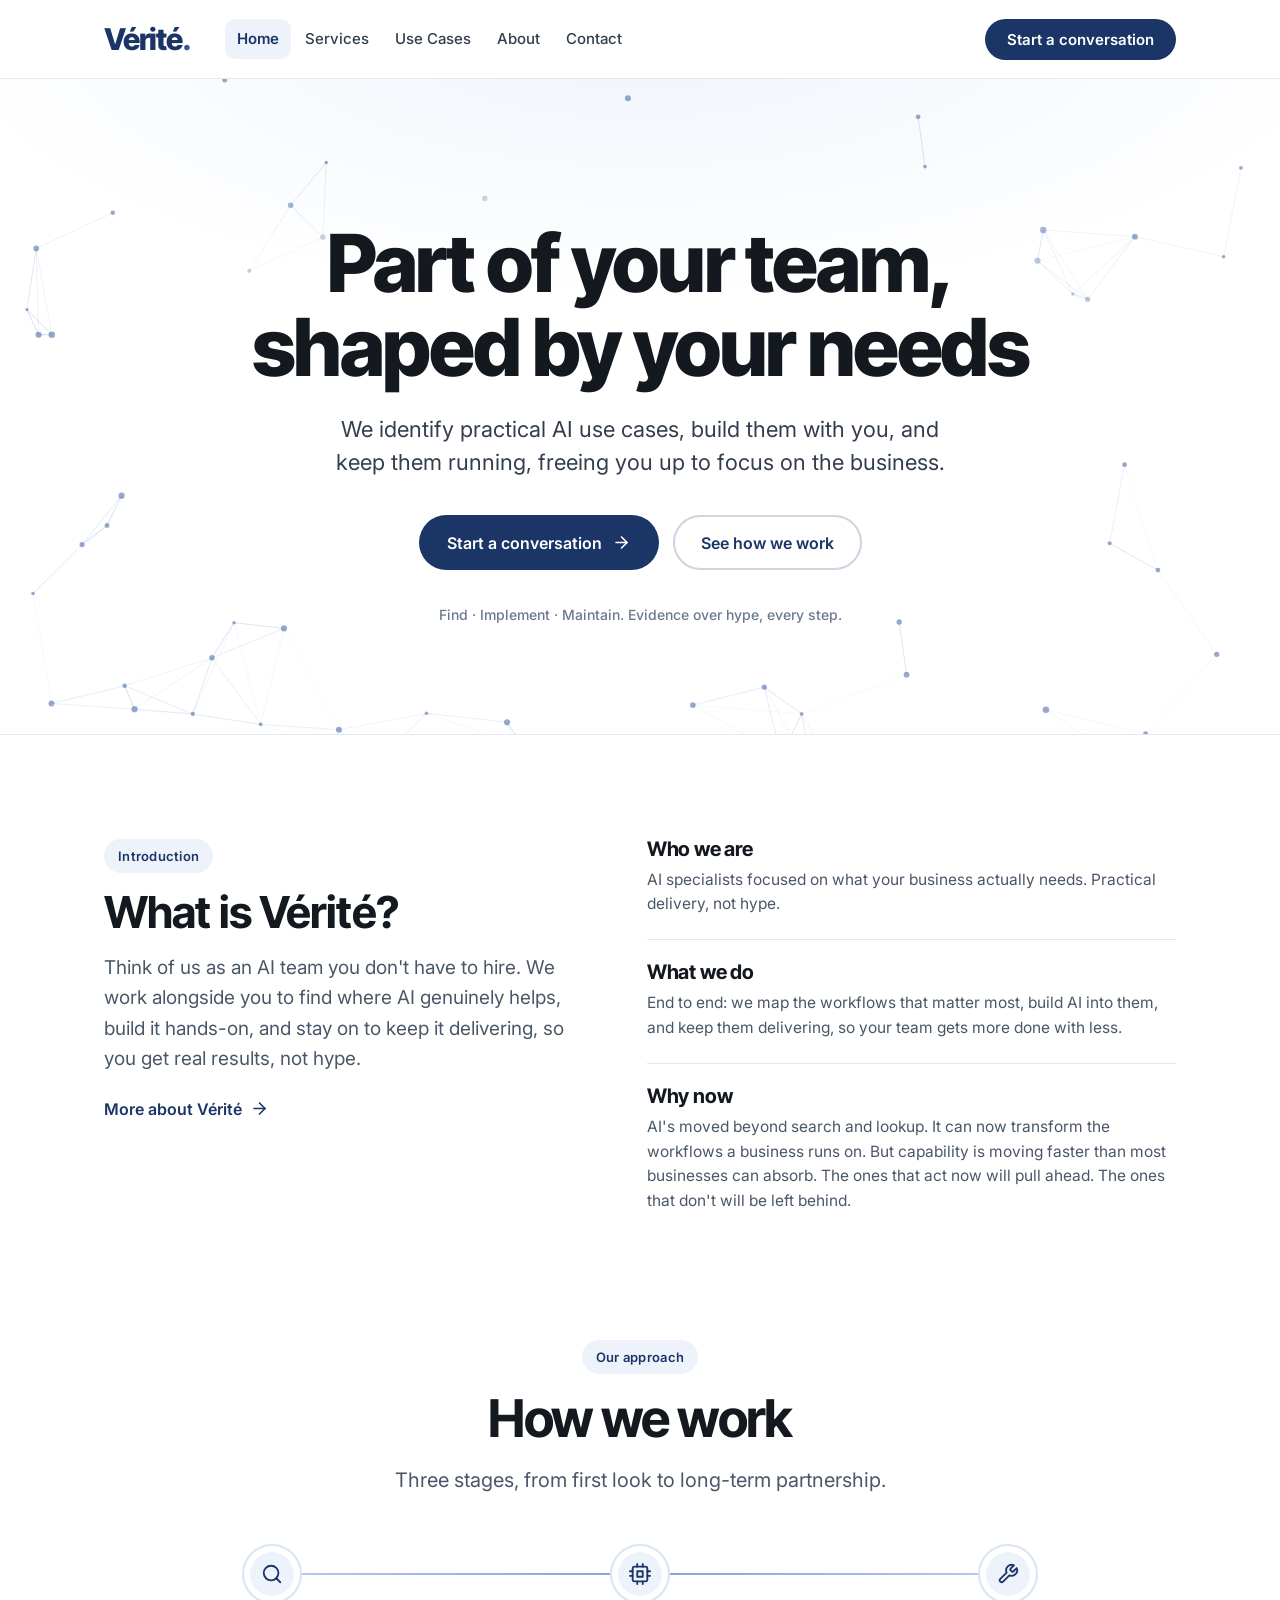
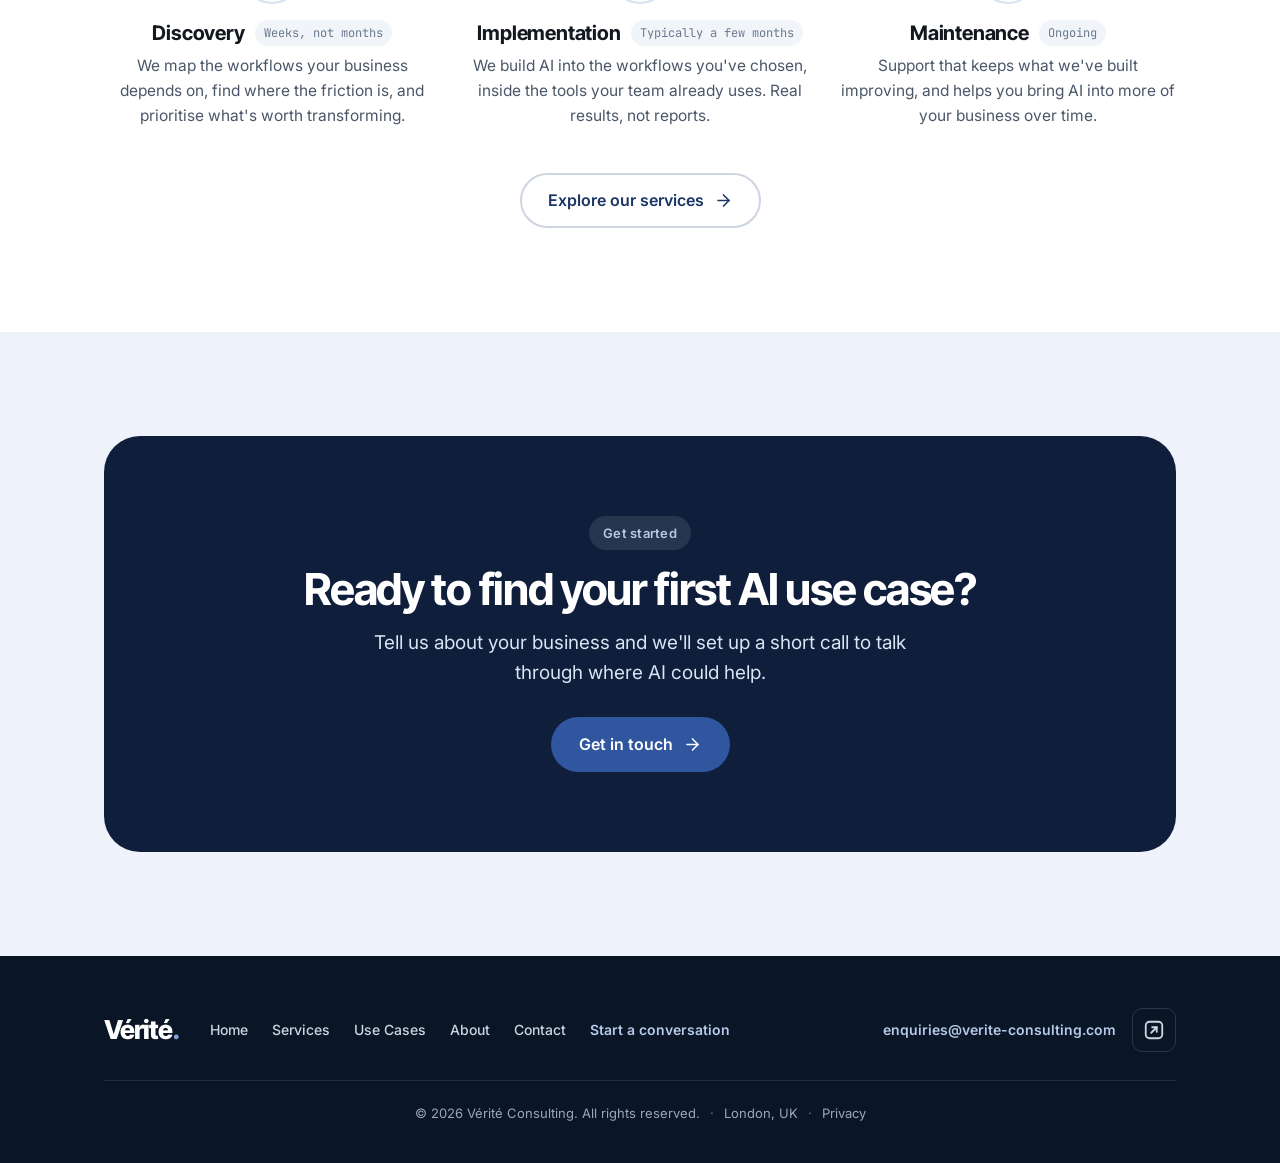
==== commit 490bd08d: "Round the favicon corners as before Apply the previous corner radius (about 21% of the icon width, w" ====
--- a/index.html
+++ b/index.html
@@ -9,11 +9,11 @@
 <meta name="theme-color" content="#1A3566" />
 
 <!-- Icons -->
-<link rel="icon" href="/favicon.ico?v=20261009" sizes="any" />
-<link rel="icon" href="/favicon.svg?v=20261009" type="image/svg+xml" />
-<link rel="icon" type="image/png" sizes="96x96" href="/favicon-96x96.png?v=20261009" />
-<link rel="apple-touch-icon" sizes="180x180" href="/apple-touch-icon.png?v=20261009" />
-<link rel="manifest" href="/site.webmanifest?v=20261009" />
+<link rel="icon" href="/favicon.ico?v=20261009b" sizes="any" />
+<link rel="icon" href="/favicon.svg?v=20261009b" type="image/svg+xml" />
+<link rel="icon" type="image/png" sizes="96x96" href="/favicon-96x96.png?v=20261009b" />
+<link rel="apple-touch-icon" sizes="180x180" href="/apple-touch-icon.png?v=20261009b" />
+<link rel="manifest" href="/site.webmanifest?v=20261009b" />
 
 <!-- Open Graph (Facebook, LinkedIn, Slack, WhatsApp) -->
 <meta property="og:type" content="website" />
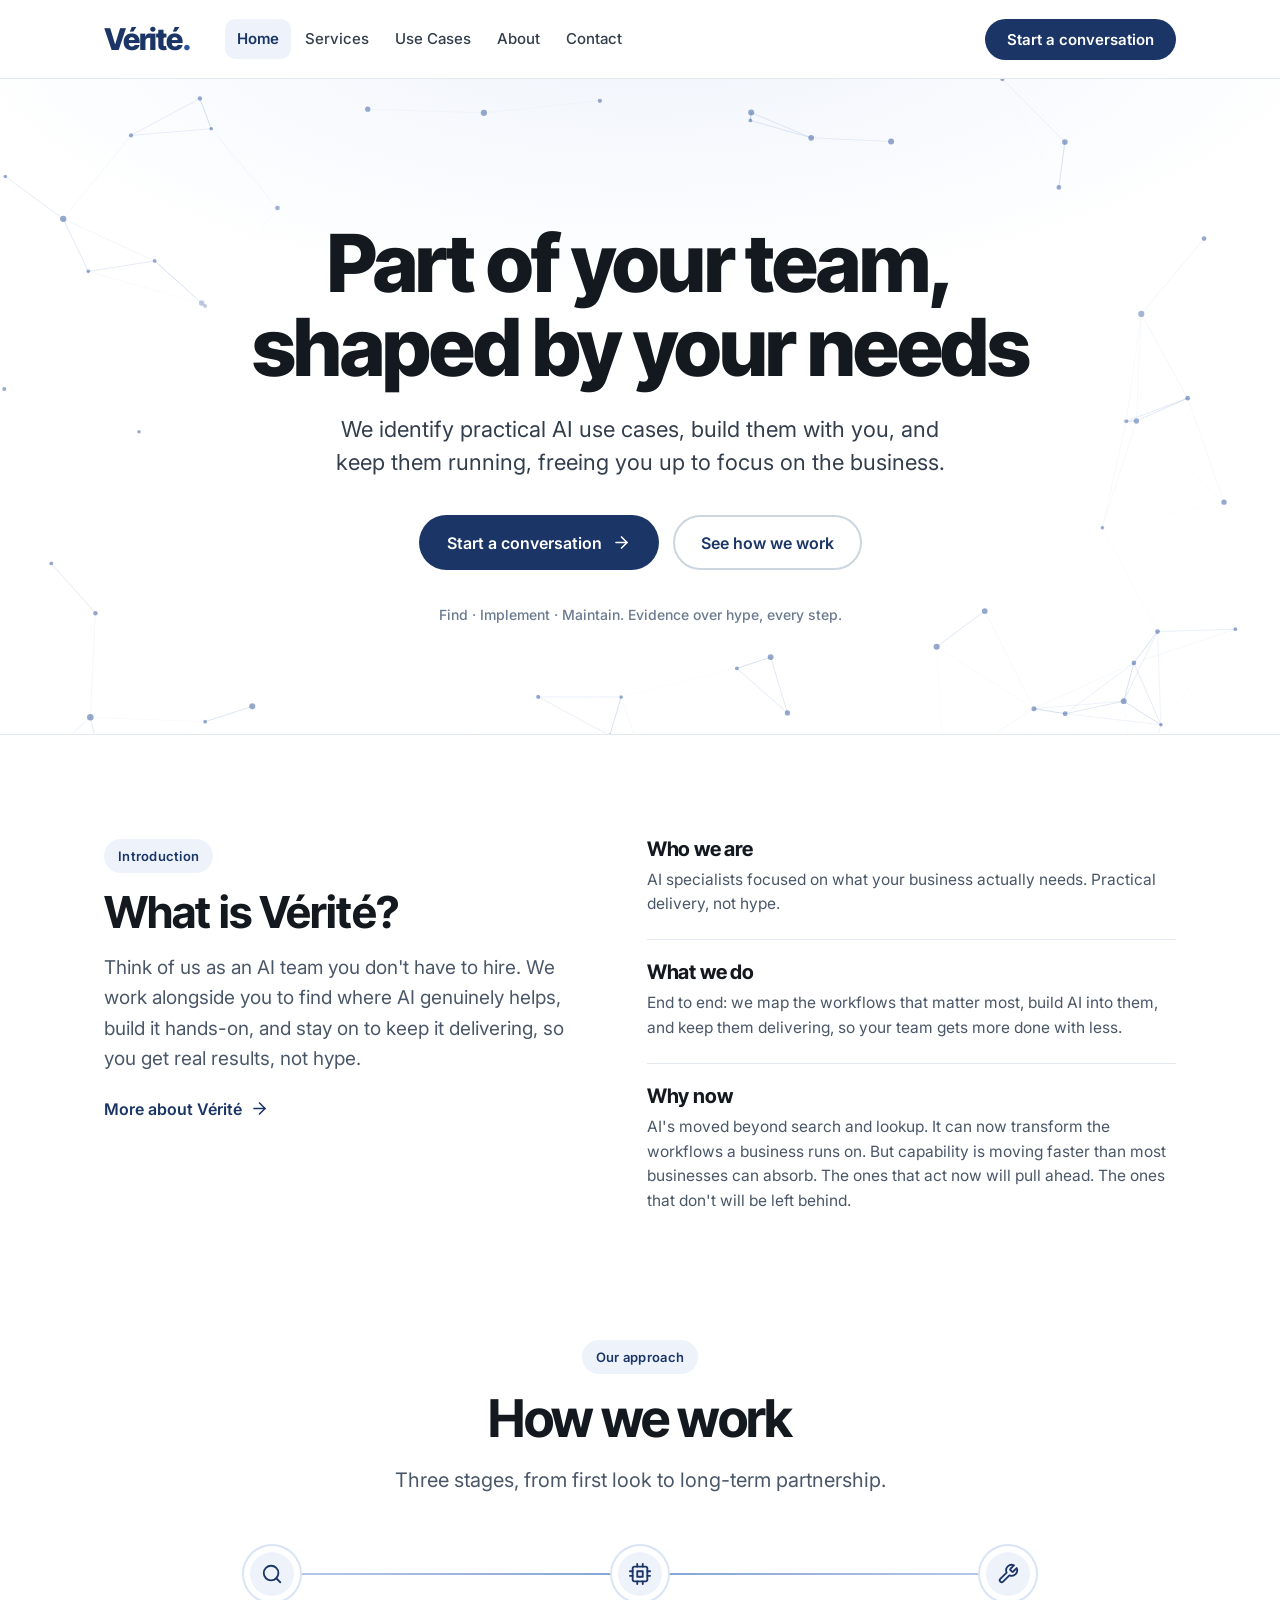
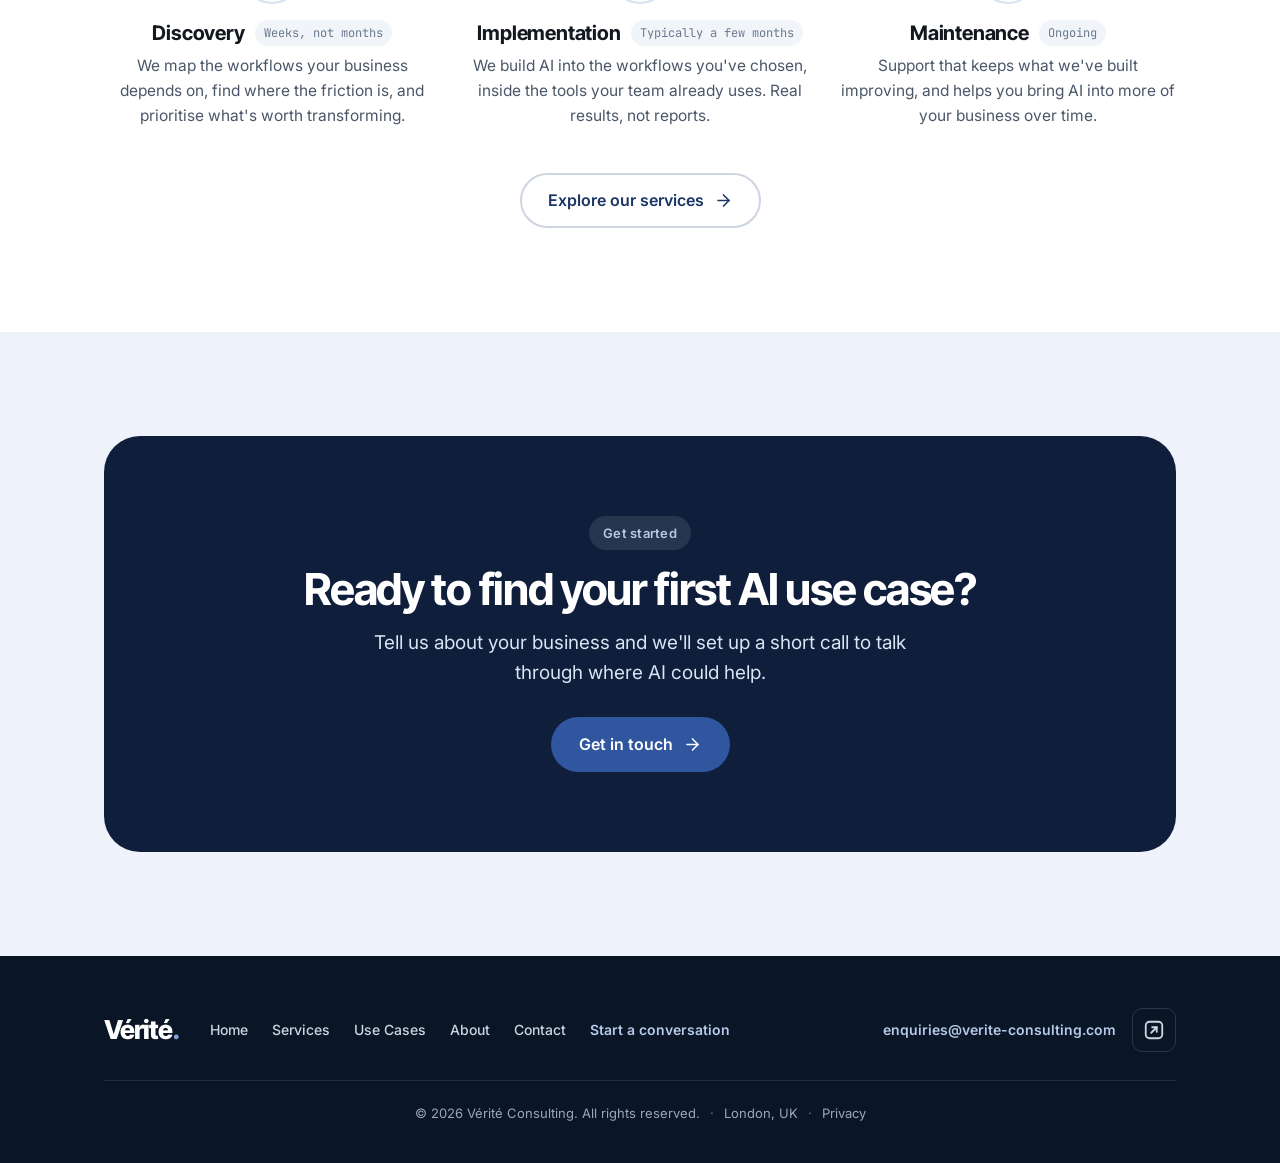
==== commit 0b9be010: "Services: stacking scroll animation for the stage cards Add assets/js/stack-cards.js, loaded on Serv" ====
--- a/index.html
+++ b/index.html
@@ -38,7 +38,7 @@
 <link rel="preconnect" href="https://fonts.googleapis.com">
 <link rel="preconnect" href="https://fonts.gstatic.com" crossorigin>
 <link rel="stylesheet" href="https://fonts.googleapis.com/css2?family=Inter:wght@400;500;600;700&family=Inter+Tight:wght@600;700;800&family=JetBrains+Mono:wght@500;600&display=swap">
-<link rel="stylesheet" href="/assets/css/site.css?v=20261009a">
+<link rel="stylesheet" href="/assets/css/site.css?v=20261009b">
 </head>
 <body>
 <header class="site"><div class="wrap bar">
--- a/assets/css/site.css
+++ b/assets/css/site.css
@@ -311,6 +311,12 @@
   @media(max-width:600px){.enquiry-form .row{grid-template-columns:1fr}}
   /* Services: stage detail cards under the timeline */
   .stages{display:grid;gap:24px;max-width:880px;margin:0 auto}
+  /* Stacking stage cards: stack-cards.js adds .stack when the effect fits the viewport */
+  section.stack-host{overflow:visible}  /* sections clip overflow by default, which would disable sticky */
+  .stages.stack{gap:0}
+  .stages.stack .stage{position:sticky;transform-origin:50% 0;will-change:transform}
+  .stages.stack .stage+.stage{margin-top:30vh}
+  .js .stages.stack .stage{transition:opacity .5s var(--ease-emph),box-shadow .2s var(--ease)}
   .stage__meta{display:flex;align-items:center;gap:12px;flex-wrap:wrap;margin-bottom:4px}
   .stage__meta h3{font-size:24px}
   .stage .point:first-child{padding-top:18px}
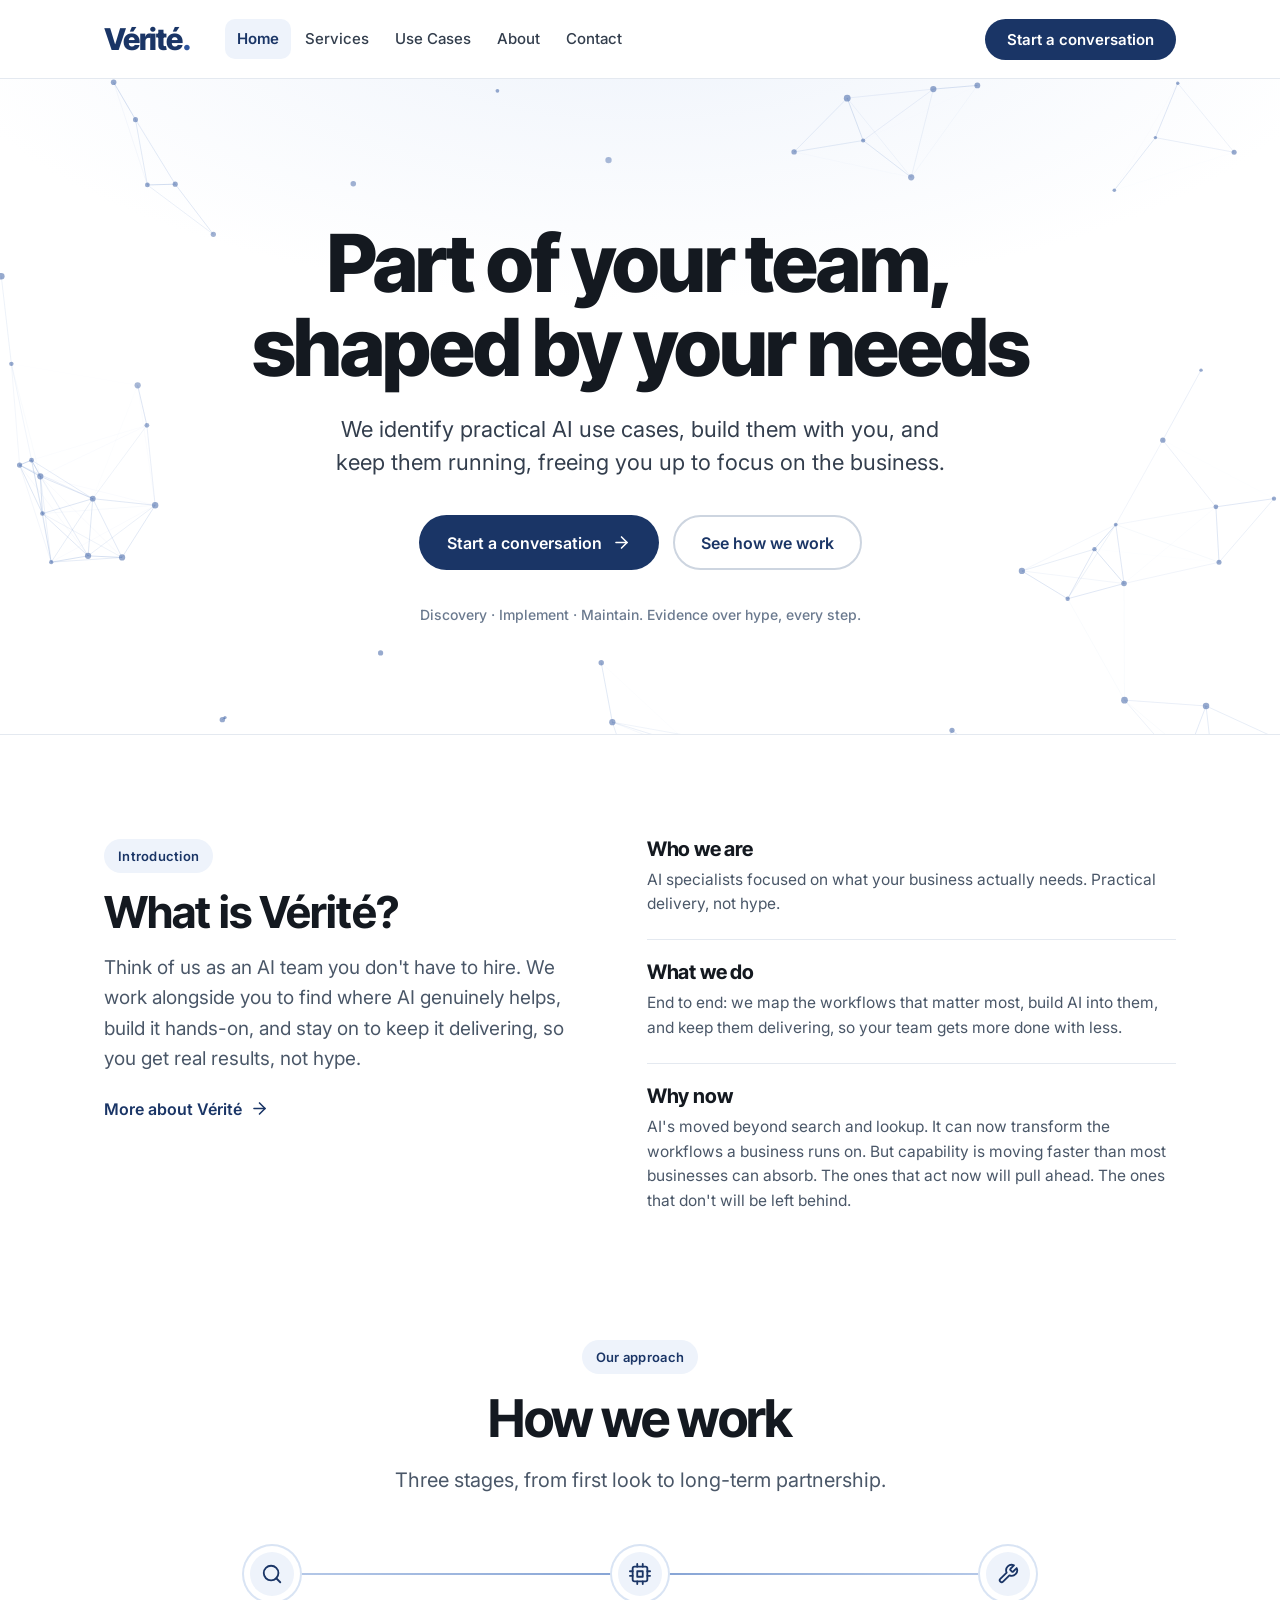
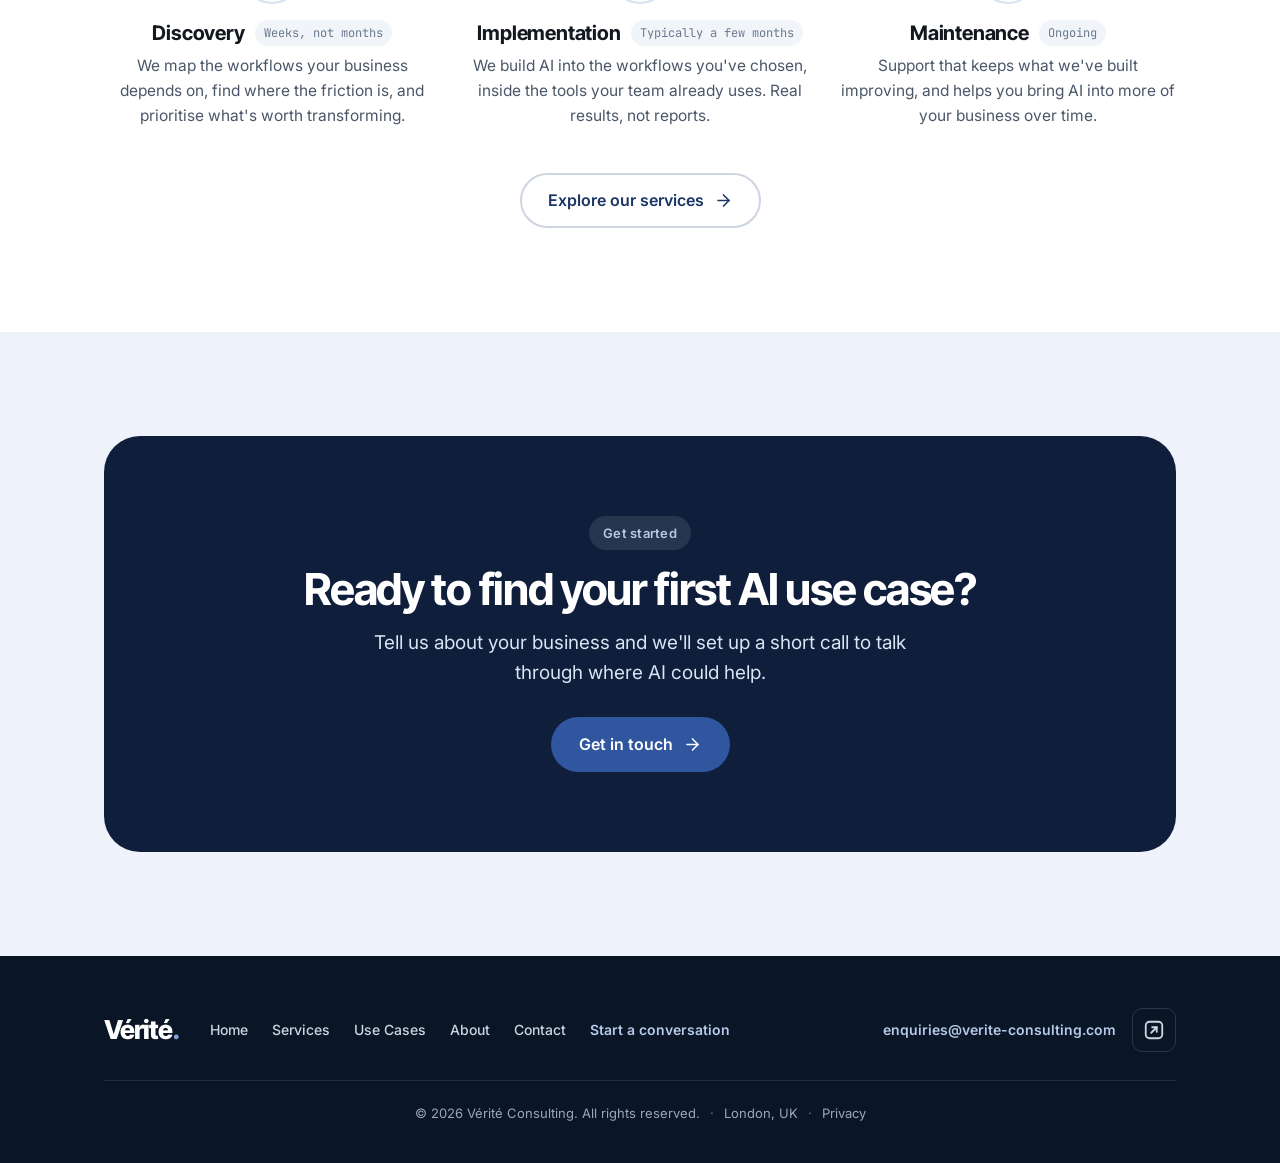
==== commit 6aa1b535: "Home: slogan reads "Discovery · Implement · Maintain" Align the hero trust line with the Discovery s" ====
--- a/index.html
+++ b/index.html
@@ -68,7 +68,7 @@
         <svg width="19" height="19" viewBox="0 0 24 24" fill="none" stroke="currentColor" stroke-width="2" stroke-linecap="round" stroke-linejoin="round" aria-hidden="true"><line x1="5" y1="12" x2="19" y2="12"/><polyline points="12 5 19 12 12 19"/></svg></a>
       <a class="btn btn-ghost" href="/services/">See how we work</a>
     </div>
-    <p class="trust reveal d3">Find · Implement · Maintain. Evidence over hype, every step.</p>
+    <p class="trust reveal d3">Discovery · Implement · Maintain. Evidence over hype, every step.</p>
   </div>
 </section>
 
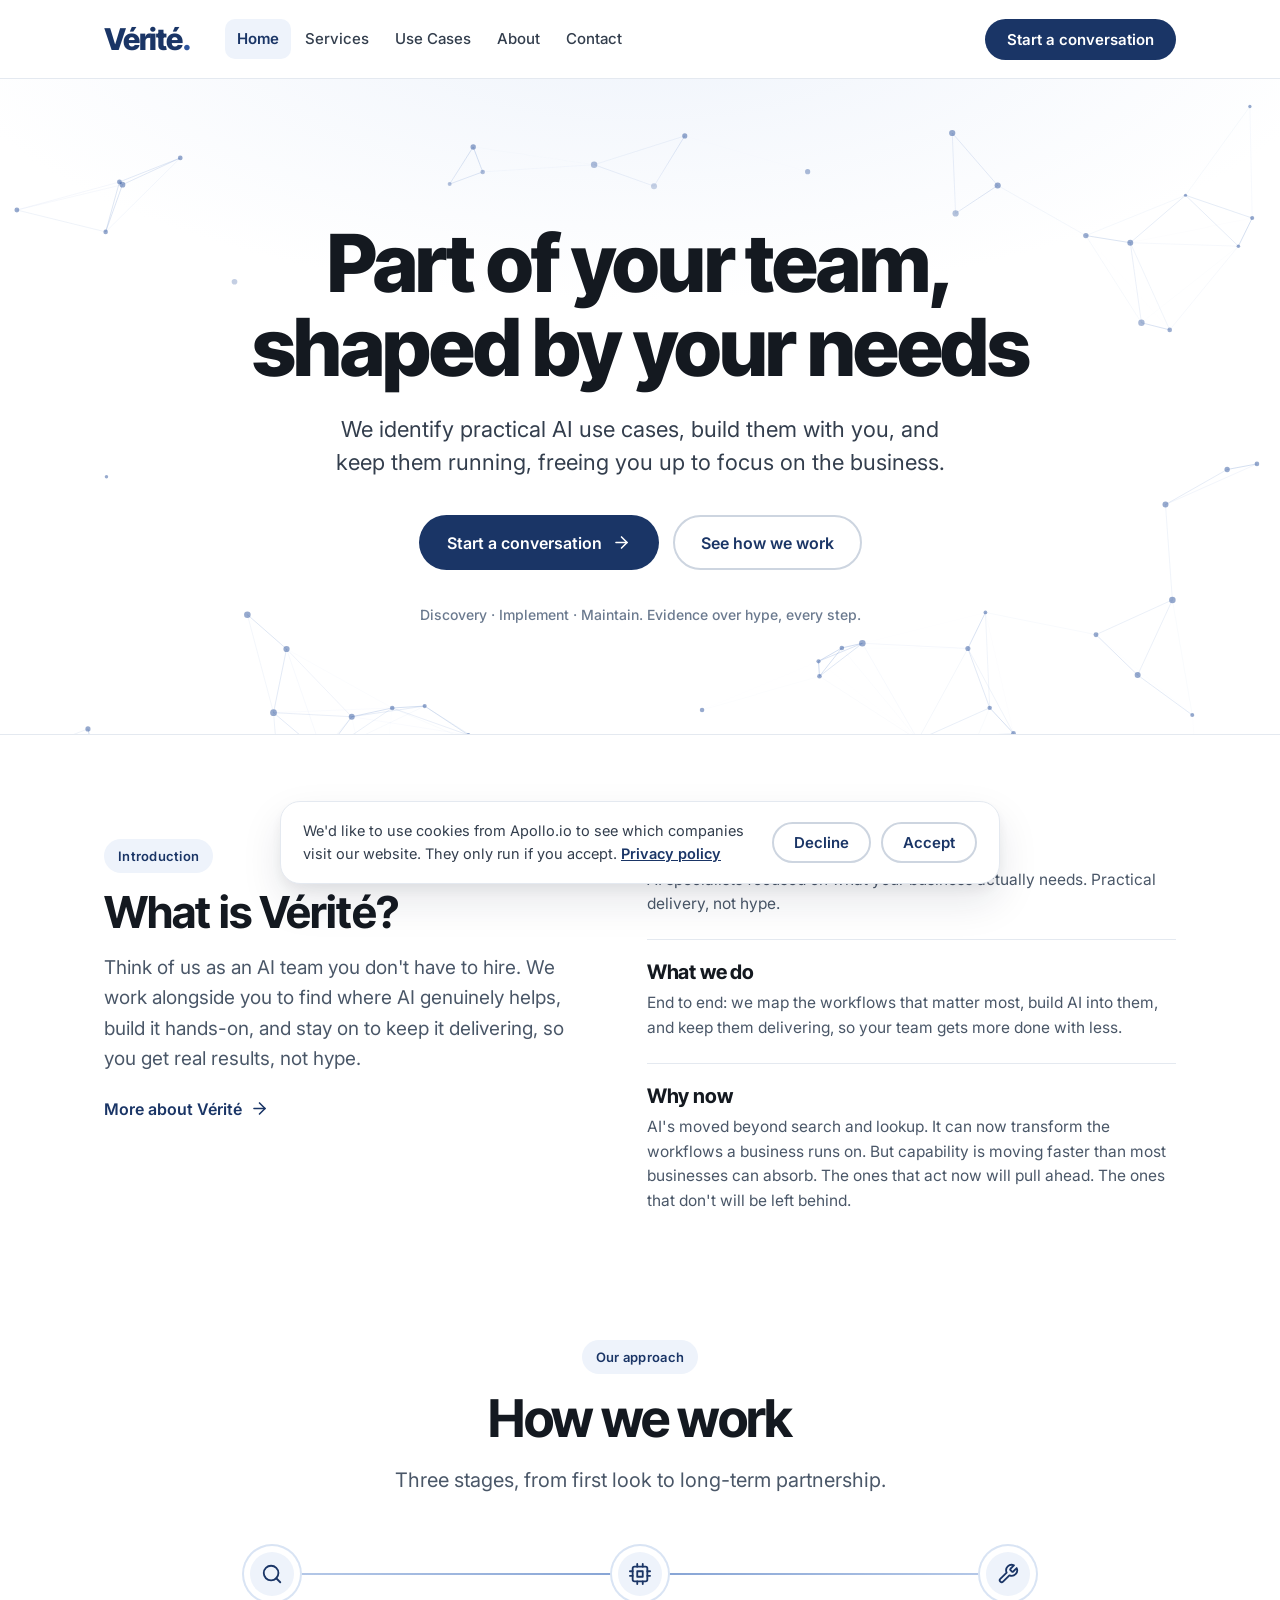
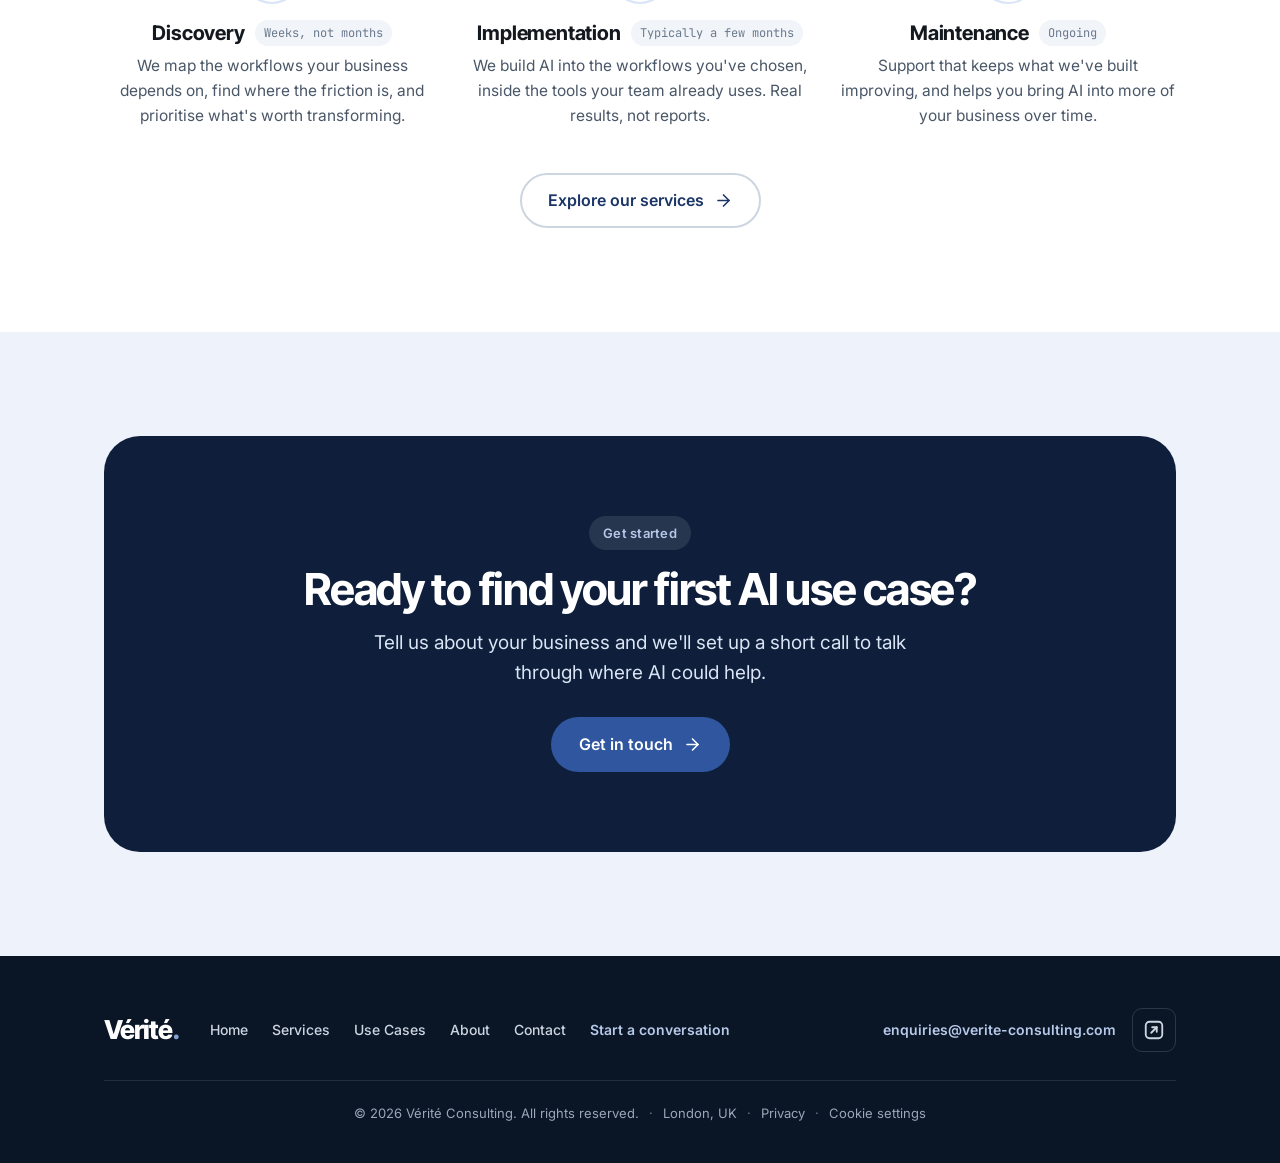
==== commit 4d0038d2: "Add the Apollo.io website tracker behind a cookie consent banner New assets/js/consent.js, loaded on" ====
--- a/index.html
+++ b/index.html
@@ -38,7 +38,7 @@
 <link rel="preconnect" href="https://fonts.googleapis.com">
 <link rel="preconnect" href="https://fonts.gstatic.com" crossorigin>
 <link rel="stylesheet" href="https://fonts.googleapis.com/css2?family=Inter:wght@400;500;600;700&family=Inter+Tight:wght@600;700;800&family=JetBrains+Mono:wght@500;600&display=swap">
-<link rel="stylesheet" href="/assets/css/site.css?v=20261009b">
+<link rel="stylesheet" href="/assets/css/site.css?v=20261015a">
 </head>
 <body>
 <header class="site"><div class="wrap bar">
@@ -166,10 +166,12 @@
       <span>London, UK</span>
       <span class="sep" aria-hidden="true">·</span>
       <a href="/privacy/">Privacy</a>
+      <span class="cookie-link" hidden><span class="sep" aria-hidden="true">·</span><button type="button" class="cookie-settings" data-cookie-settings>Cookie settings</button></span>
     </div>
   </div>
 </footer>
 <script src="/assets/js/site.js?v=20261008b"></script>
+<script src="/assets/js/consent.js?v=20261015a"></script>
 <script src="/assets/js/hero-net.js?v=20261008h"></script>
 </body>
 </html>
--- a/assets/css/site.css
+++ b/assets/css/site.css
@@ -323,3 +323,14 @@
   .stage .point h4{margin:0;font-family:var(--font-display);font-size:16px;letter-spacing:-.01em;line-height:1.3;color:var(--text-strong)}
   .stage .point p{margin-top:6px;font-size:15.5px;color:var(--text-muted);line-height:1.6}
   .phase__meta{flex-wrap:wrap}
+
+  /* Cookie consent banner (consent.js) */
+  .consent{position:fixed;left:16px;right:16px;bottom:16px;z-index:70;max-width:720px;margin:0 auto;display:flex;align-items:center;gap:18px;flex-wrap:wrap;background:#fff;border:1px solid var(--slate-200);border-radius:20px;box-shadow:var(--shadow-lift);padding:18px 22px}
+  .consent__text{flex:1 1 320px;margin:0;font-size:14.5px;line-height:1.55;color:var(--text-body)}
+  .consent__text a{color:var(--brand);font-weight:600}
+  .consent__actions{display:flex;gap:10px;flex:none}
+  .footer-bottom .cookie-link{display:inline-flex;align-items:center;gap:10px}
+  .footer-bottom .cookie-link[hidden]{display:none}
+  .footer-bottom button.cookie-settings{background:none;border:0;padding:0;font:inherit;color:var(--slate-400);cursor:pointer}
+  .footer-bottom button.cookie-settings:hover{color:#fff;text-decoration:underline}
+  @media(max-width:600px){.consent{padding:16px}.consent__actions{width:100%}.consent__actions .btn{flex:1;justify-content:center}}
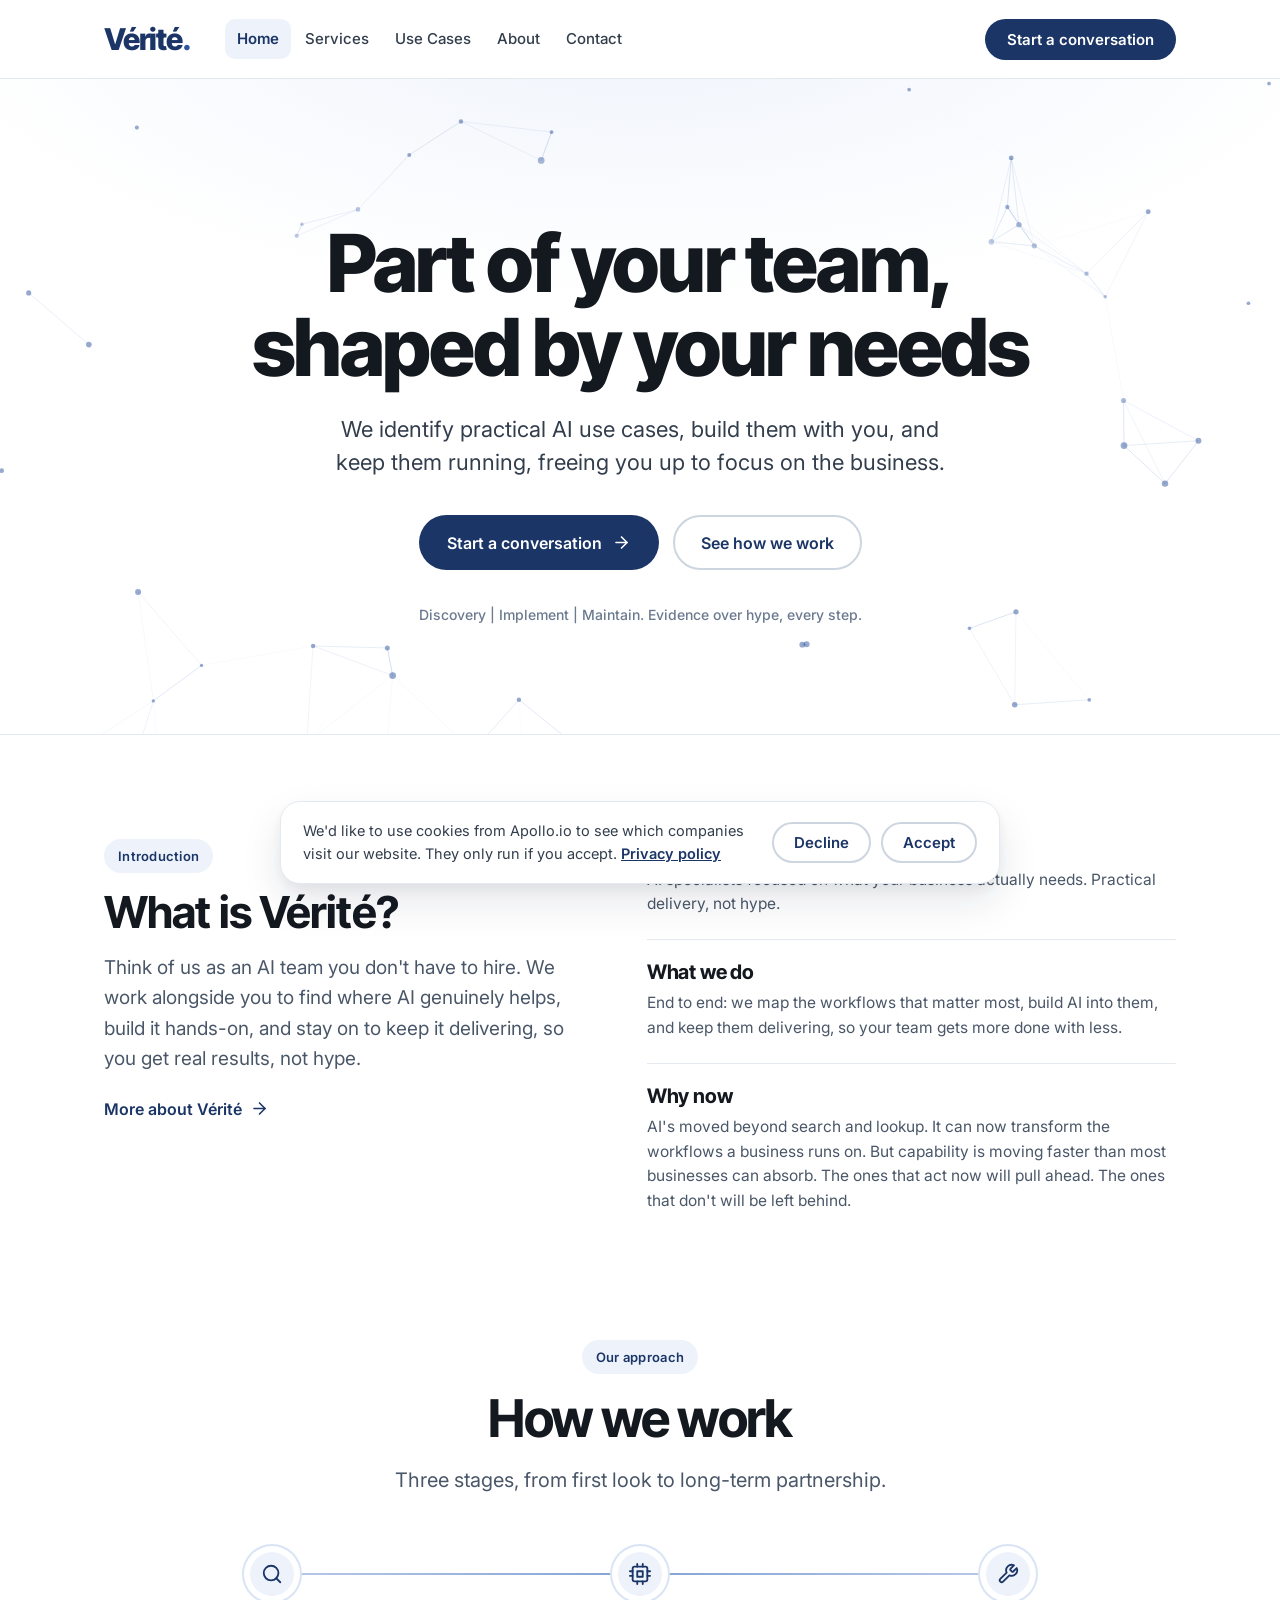
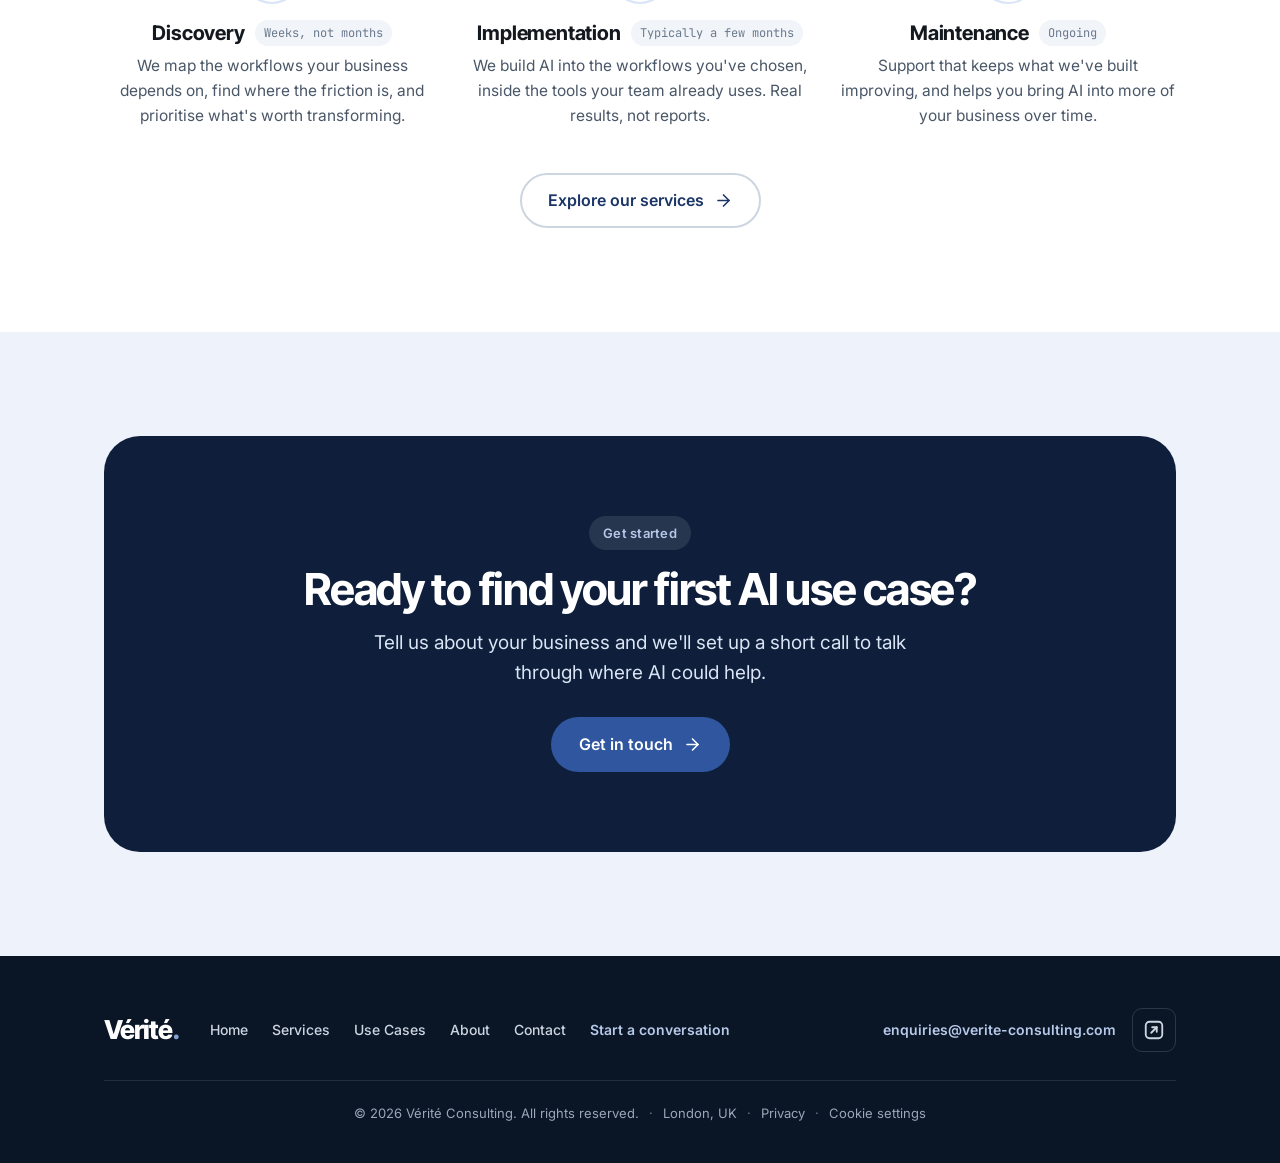
==== commit 16ed22c2: "Home: separate the slogan words with vertical bars Replace the middle dots in the hero trust line wi" ====
--- a/index.html
+++ b/index.html
@@ -68,7 +68,7 @@
         <svg width="19" height="19" viewBox="0 0 24 24" fill="none" stroke="currentColor" stroke-width="2" stroke-linecap="round" stroke-linejoin="round" aria-hidden="true"><line x1="5" y1="12" x2="19" y2="12"/><polyline points="12 5 19 12 12 19"/></svg></a>
       <a class="btn btn-ghost" href="/services/">See how we work</a>
     </div>
-    <p class="trust reveal d3">Discovery · Implement · Maintain. Evidence over hype, every step.</p>
+    <p class="trust reveal d3">Discovery | Implement | Maintain. Evidence over hype, every step.</p>
   </div>
 </section>
 
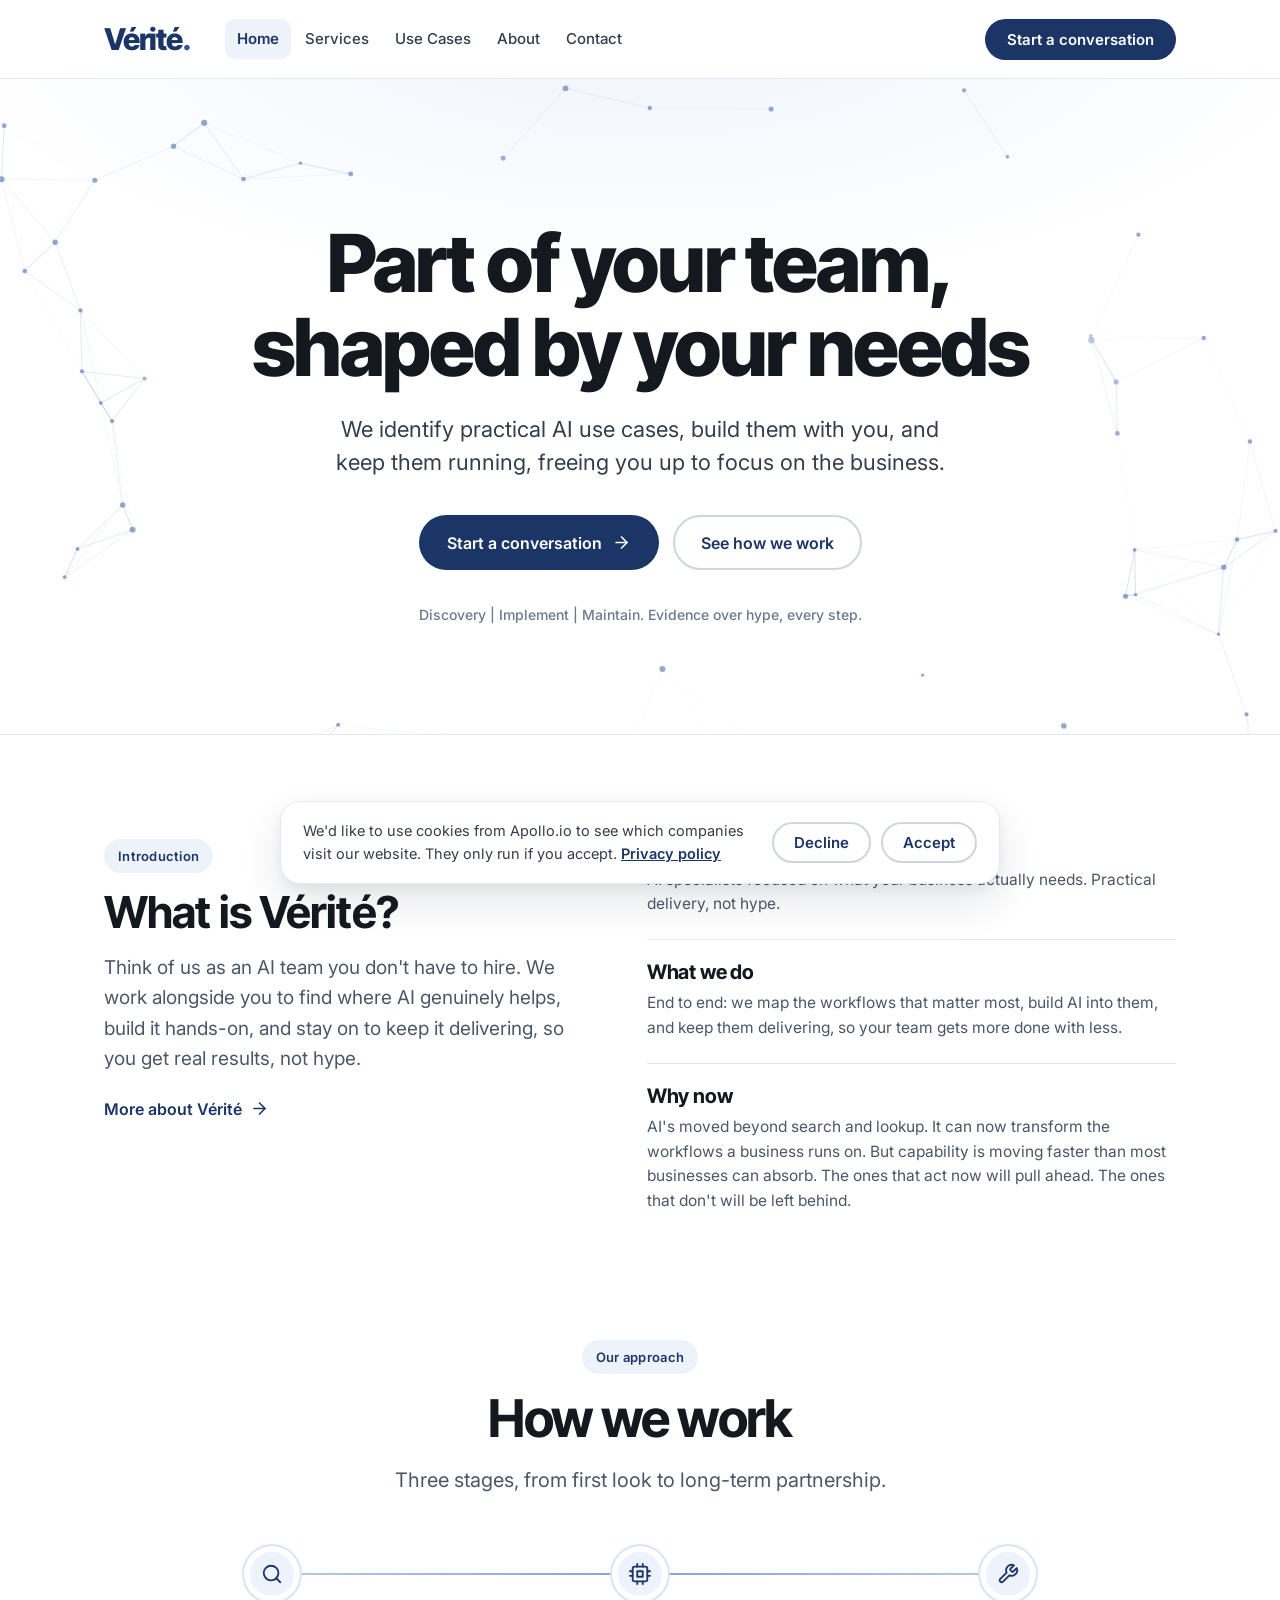
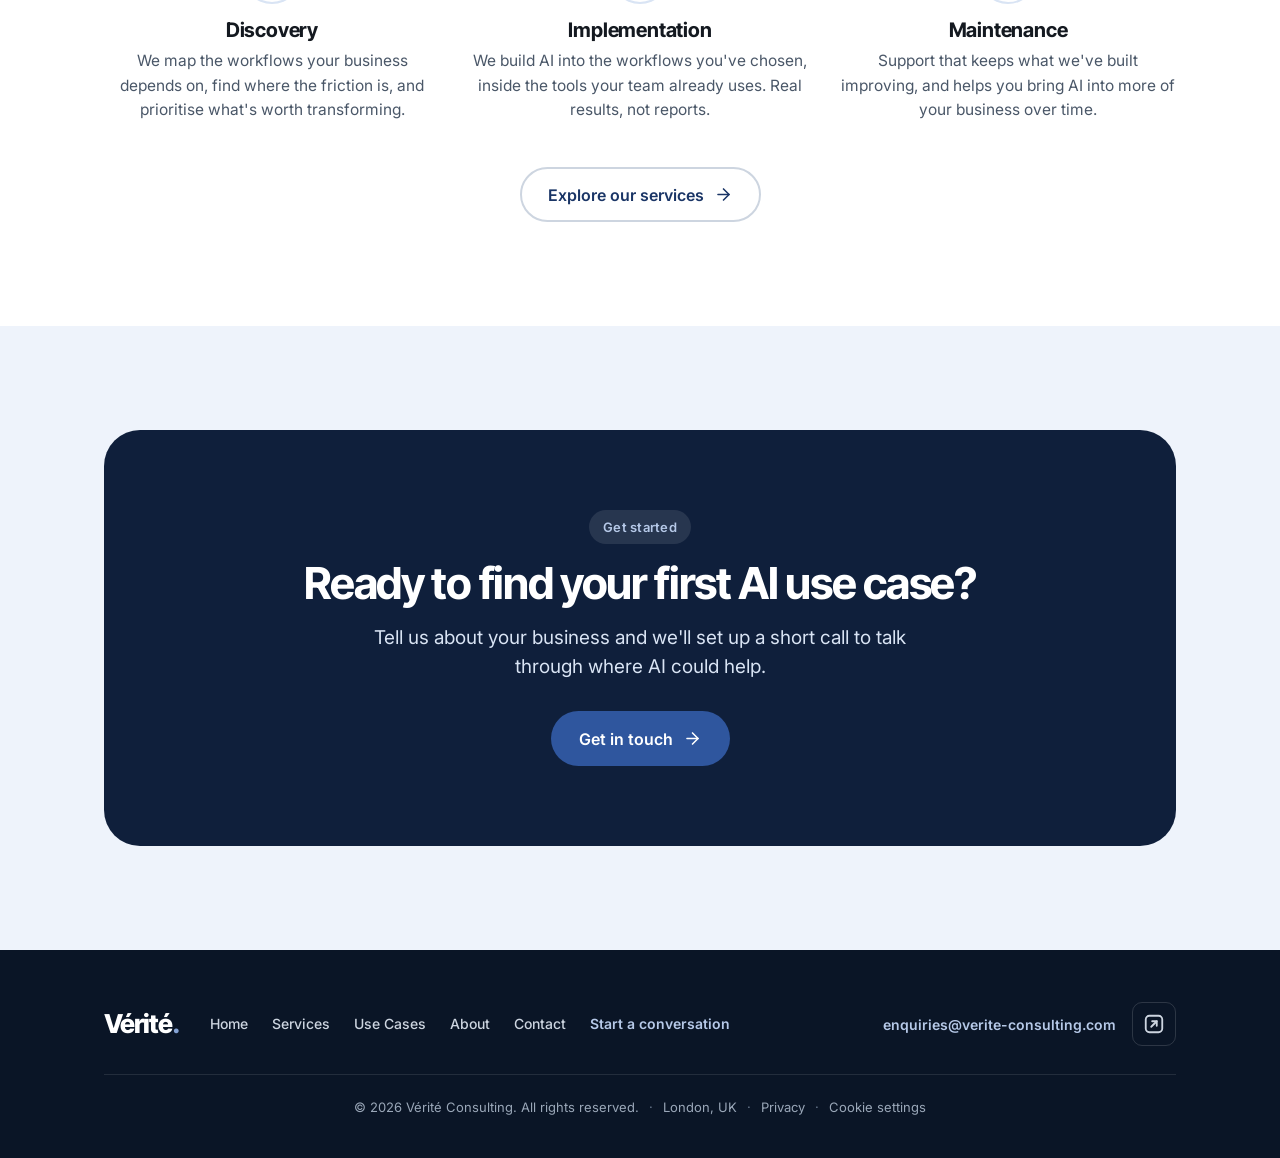
==== commit a25b405f: "Remove the stage duration labels Take the "Weeks, not months", "Typically a few months" and "Ongoing" ====
--- a/index.html
+++ b/index.html
@@ -99,21 +99,21 @@
       <div class="phase reveal">
         <div class="phase__node"><svg width="22" height="22" viewBox="0 0 24 24" fill="none" stroke="currentColor" stroke-width="2" stroke-linecap="round" stroke-linejoin="round" aria-hidden="true"><circle cx="11" cy="11" r="8"/><line x1="21" y1="21" x2="16.65" y2="16.65"/></svg></div>
         <div class="phase__body">
-          <div class="phase__meta"><h3>Discovery</h3><span class="chip">Weeks, not months</span></div>
+          <div class="phase__meta"><h3>Discovery</h3></div>
           <p>We map the workflows your business depends on, find where the friction is, and prioritise what's worth transforming.</p>
         </div>
       </div>
       <div class="phase reveal">
         <div class="phase__node"><svg width="22" height="22" viewBox="0 0 24 24" fill="none" stroke="currentColor" stroke-width="2" stroke-linecap="round" stroke-linejoin="round" aria-hidden="true"><rect x="4" y="4" width="16" height="16" rx="2"/><rect x="9" y="9" width="6" height="6"/><line x1="9" y1="1" x2="9" y2="4"/><line x1="15" y1="1" x2="15" y2="4"/><line x1="9" y1="20" x2="9" y2="23"/><line x1="15" y1="20" x2="15" y2="23"/><line x1="20" y1="9" x2="23" y2="9"/><line x1="20" y1="14" x2="23" y2="14"/><line x1="1" y1="9" x2="4" y2="9"/><line x1="1" y1="14" x2="4" y2="14"/></svg></div>
         <div class="phase__body">
-          <div class="phase__meta"><h3>Implementation</h3><span class="chip">Typically a few months</span></div>
+          <div class="phase__meta"><h3>Implementation</h3></div>
           <p>We build AI into the workflows you've chosen, inside the tools your team already uses. Real results, not reports.</p>
         </div>
       </div>
       <div class="phase reveal">
         <div class="phase__node"><svg width="22" height="22" viewBox="0 0 24 24" fill="none" stroke="currentColor" stroke-width="2" stroke-linecap="round" stroke-linejoin="round" aria-hidden="true"><path d="M14.7 6.3a1 1 0 0 0 0 1.4l1.6 1.6a1 1 0 0 0 1.4 0l3.77-3.77a6 6 0 0 1-7.94 7.94l-6.91 6.91a2.12 2.12 0 0 1-3-3l6.91-6.91a6 6 0 0 1 7.94-7.94l-3.76 3.76z"/></svg></div>
         <div class="phase__body">
-          <div class="phase__meta"><h3>Maintenance</h3><span class="chip">Ongoing</span></div>
+          <div class="phase__meta"><h3>Maintenance</h3></div>
           <p>Support that keeps what we've built improving, and helps you bring AI into more of your business over time.</p>
         </div>
       </div>
